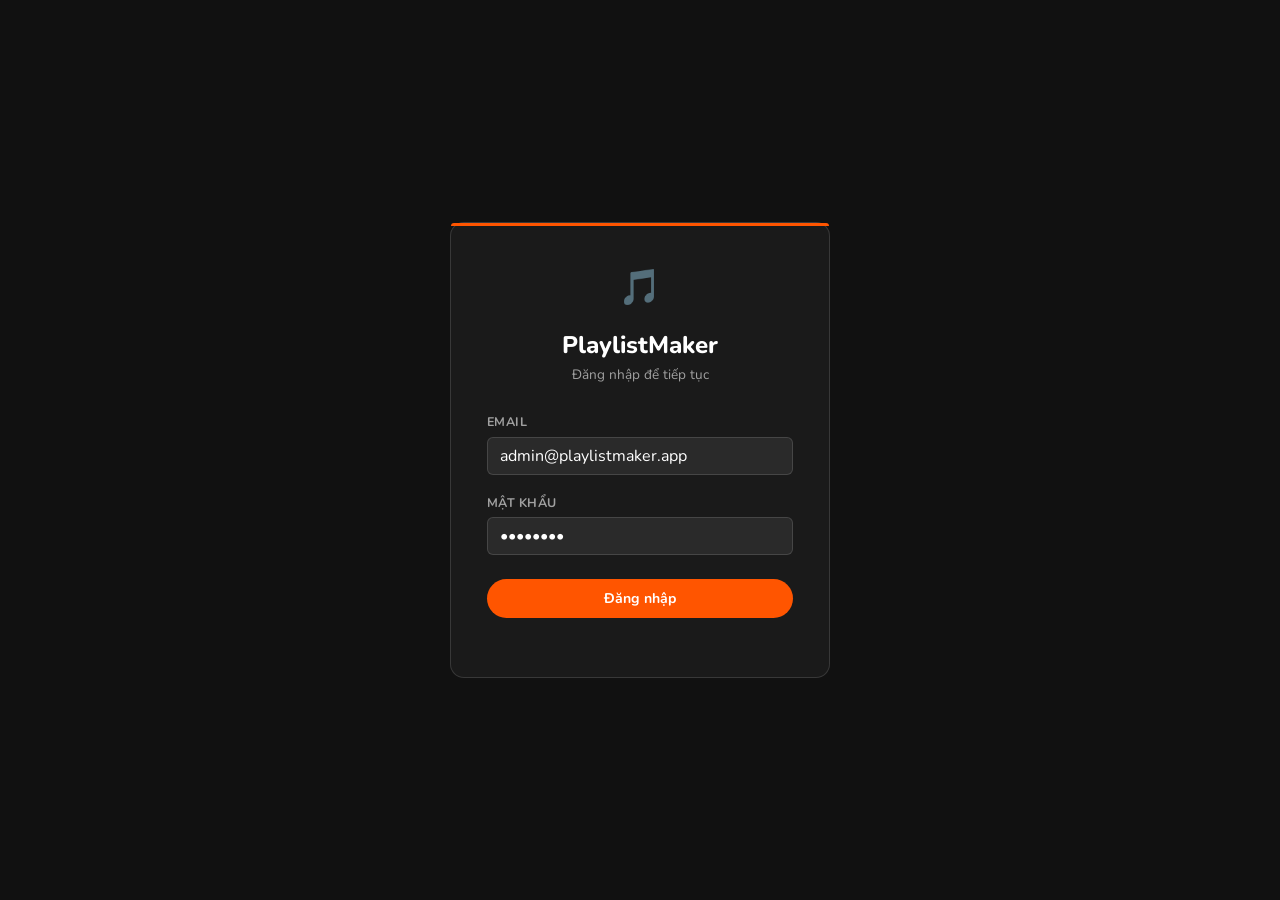
==== admin.html @ 8640eeda "init prj" ====
<!DOCTYPE html>
<html lang="vi">
<head>
  <meta charset="UTF-8" />
  <meta name="viewport" content="width=device-width, initial-scale=1.0" />
  <title>PlaylistMaker — Admin</title>

  <!-- Bootstrap 5 CSS -->
  <link rel="stylesheet" href="https://cdn.jsdelivr.net/npm/bootstrap@5.3.3/dist/css/bootstrap.min.css" />
  <!-- Custom CSS -->
  <link rel="stylesheet" href="css/style.css" />
</head>
<body>

<div class="d-flex">

  <!-- ══ ADMIN SIDEBAR ════════════════════════════════════ -->
  <aside class="admin-sidebar">
    <div class="sidebar-logo">
      <div class="logo-mark">🎵</div>
      <span class="logo-text">Admin</span>
    </div>

    <button class="admin-tab tab-active" data-tab="dashboard">
      <span class="tab-icon">📊</span> Dashboard
    </button>
    <button class="admin-tab" data-tab="songs">
      <span class="tab-icon">🎵</span> Bài hát
    </button>
    <button class="admin-tab" data-tab="playlists">
      <span class="tab-icon">🎶</span> Playlists
    </button>

    <div class="mt-auto p-3 border-top border-secondary">
      <a href="index.html" class="btn btn-outline-accent w-100 mb-2 d-block text-center">← Trang chủ</a>
      <button id="logout-btn" class="btn w-100" style="color:#ef4444;border-color:#ef4444;opacity:.7">Đăng xuất</button>
    </div>
  </aside>

  <!-- ══ ADMIN MAIN ════════════════════════════════════════ -->
  <div class="admin-main flex-grow-1">

    <header class="admin-topbar">
      <h5 class="mb-0">🎵 PlaylistMaker Admin</h5>
      <div class="d-flex align-items-center gap-2 ms-auto">
        <div class="admin-avatar">A</div>
        <span id="admin-name" class="small">Admin</span>
      </div>
    </header>

    <!-- ═ DASHBOARD ════════════════════════════════════════ -->
    <div class="admin-page page-active" data-page="dashboard">

      <!-- Cloudinary warning -->
      <div class="cloudinary-banner" id="cloudinary-banner">
        <span style="font-size:1.4rem">⚠️</span>
        <div>
          <strong>Chưa cấu hình Cloudinary!</strong>
          Điền <code>cloudName</code> và <code>uploadPreset</code> vào <code>js/admin.js</code>.
          <a href="https://cloudinary.com" target="_blank">Tạo tài khoản miễn phí →</a>
        </div>
      </div>

      <div class="d-flex align-items-center justify-content-between mb-3">
        <h5 class="mb-0">📊 Tổng quan</h5>
      </div>

      <div class="stats-grid">
        <div class="stat-card"><div class="stat-icon">🎵</div><div class="stat-value" id="stat-songs">—</div><div class="stat-label">Bài hát</div></div>
        <div class="stat-card"><div class="stat-icon">🎶</div><div class="stat-value" id="stat-playlists">—</div><div class="stat-label">Playlists</div></div>
        <div class="stat-card"><div class="stat-icon">▶️</div><div class="stat-value" id="stat-plays">—</div><div class="stat-label">Lượt nghe</div></div>
        <div class="stat-card"><div class="stat-icon">🏆</div><div class="stat-value" id="stat-top" style="font-size:1.1rem">—</div><div class="stat-label">Playlist nổi bật</div></div>
      </div>

      <div class="row g-3 mt-1">
        <div class="col-md-6">
          <div class="chart-card">
            <h3>🎸 Thể loại</h3>
            <div id="genre-chart"></div>
          </div>
        </div>
        <div class="col-md-6">
          <div class="chart-card">
            <h3>🏅 Top Playlists</h3>
            <table class="admin-table w-100">
              <thead><tr><th>#</th><th>Tên</th><th>Bài</th><th>Lượt nghe</th></tr></thead>
              <tbody id="top-playlists-table"><tr><td colspan="4" class="tbl-loading">Đang tải…</td></tr></tbody>
            </table>
          </div>
        </div>
      </div>
    </div>

    <!-- ═ SONGS ════════════════════════════════════════════ -->
    <div class="admin-page" data-page="songs">
      <div class="d-flex align-items-center justify-content-between mb-3 flex-wrap gap-2">
        <h5 class="mb-0">🎵 Quản lý bài hát</h5>
        <button class="btn btn-accent btn-ripple" id="add-song-btn">＋ Thêm bài hát</button>
      </div>
      <div class="table-card">
        <div class="table-toolbar">
          <h6 class="mb-0">Danh sách bài hát</h6>
          <input type="search" id="songs-search" class="form-control ms-auto" style="max-width:240px" placeholder="🔍 Tìm kiếm…" />
        </div>
        <div class="table-responsive">
          <table class="admin-table w-100">
            <thead>
              <tr><th>Ảnh</th><th>Tiêu đề</th><th>Nghệ sĩ</th><th>Album</th><th>Thể loại</th><th>Thời lượng</th><th>Lượt nghe</th><th>Hành động</th></tr>
            </thead>
            <tbody id="songs-tbody"><tr><td colspan="8" class="tbl-loading">Đang tải…</td></tr></tbody>
          </table>
        </div>
      </div>
    </div>

    <!-- ═ PLAYLISTS ════════════════════════════════════════ -->
    <div class="admin-page" data-page="playlists">
      <div class="d-flex align-items-center justify-content-between mb-3 flex-wrap gap-2">
        <h5 class="mb-0">🎶 Quản lý Playlists</h5>
        <button class="btn btn-accent btn-ripple" id="add-playlist-btn">＋ Tạo playlist</button>
      </div>
      <div class="table-card">
        <div class="table-toolbar"><h6 class="mb-0">Danh sách Playlist</h6></div>
        <div class="table-responsive">
          <table class="admin-table w-100">
            <thead><tr><th>Ảnh</th><th>Tên</th><th>Mô tả</th><th>Số bài</th><th>Lượt nghe</th><th>Hành động</th></tr></thead>
            <tbody id="playlists-tbody"><tr><td colspan="6" class="tbl-loading">Đang tải…</td></tr></tbody>
          </table>
        </div>
      </div>
    </div>

  </div><!-- /admin-main -->
</div><!-- /d-flex -->


<!-- ══ MODAL: Song Add/Edit ════════════════════════════════ -->
<div class="modal fade" id="song-modal" tabindex="-1">
  <div class="modal-dialog modal-lg">
    <div class="modal-content">
      <div class="modal-header">
        <h5 class="modal-title" id="song-modal-title">Thêm bài hát</h5>
        <button type="button" class="btn-close" data-bs-dismiss="modal"></button>
      </div>
      <div class="modal-body">
        <form id="song-form">
          <div class="row g-3">
            <div class="col-md-6">
              <label class="form-label">Tiêu đề <span class="text-danger">*</span></label>
              <input type="text" id="song-title-input" class="form-control" placeholder="Tên bài hát" />
            </div>
            <div class="col-md-6">
              <label class="form-label">Nghệ sĩ <span class="text-danger">*</span></label>
              <input type="text" id="song-artist-input" class="form-control" placeholder="Tên nghệ sĩ" />
            </div>
            <div class="col-md-6">
              <label class="form-label">Album</label>
              <input type="text" id="song-album-input" class="form-control" placeholder="Tên album" />
            </div>
            <div class="col-md-6">
              <label class="form-label">Thể loại</label>
              <input type="text" id="song-genre-input" class="form-control" placeholder="Pop, EDM, Lo-fi…" />
            </div>
            <div class="col-md-6">
              <label class="form-label">Thời lượng (giây) <span class="text-danger">*</span></label>
              <input type="number" id="song-duration-input" class="form-control" placeholder="VD: 210" min="1" />
            </div>
          </div>

          <!-- Upload ảnh bìa -->
          <div class="mt-3">
            <div class="upload-group">
              <div class="upload-label">🖼 Ảnh bìa Album</div>
              <label class="form-label">Upload từ máy → Cloudinary</label>
              <input type="file" id="song-cover-file" class="form-control" accept="image/*" />
              <div class="upload-or">hoặc dán URL</div>
              <input type="url" id="song-cover-url-input" class="form-control" placeholder="https://res.cloudinary.com/…" />
              <img id="cover-preview" class="img-preview" alt="Preview" />
            </div>
          </div>

          <!-- Upload nhạc -->
          <div class="mt-3">
            <div class="upload-group">
              <div class="upload-label">🎵 File nhạc MP3</div>
              <label class="form-label">Upload từ máy → Cloudinary</label>
              <input type="file" id="song-audio-file" class="form-control" accept="audio/*" />
              <div id="audio-upload-status" class="small text-secondary mt-1"></div>
              <div class="upload-or">hoặc dán URL</div>
              <input type="url" id="song-url-input" class="form-control" placeholder="https://res.cloudinary.com/…/song.mp3" />
            </div>
          </div>

          <button type="submit" id="song-submit-btn" class="btn btn-accent btn-ripple w-100 mt-3">
            Lưu bài hát
          </button>
        </form>
      </div>
    </div>
  </div>
</div>

<!-- ══ MODAL: Playlist Add/Edit ════════════════════════════ -->
<div class="modal fade" id="playlist-modal-admin" tabindex="-1">
  <div class="modal-dialog">
    <div class="modal-content">
      <div class="modal-header">
        <h5 class="modal-title" id="pl-modal-title">Tạo Playlist</h5>
        <button type="button" class="btn-close" data-bs-dismiss="modal"></button>
      </div>
      <div class="modal-body">
        <form id="playlist-form-admin">
          <div class="mb-3">
            <label class="form-label">Tên Playlist <span class="text-danger">*</span></label>
            <input type="text" id="pl-name-input-admin" class="form-control" placeholder="VD: Chill Evening…" />
          </div>
          <div class="mb-3">
            <label class="form-label">Mô tả</label>
            <input type="text" id="pl-desc-input-admin" class="form-control" placeholder="Mô tả ngắn…" />
          </div>
          <div class="mb-3">
            <div class="upload-group">
              <div class="upload-label">🖼 Ảnh bìa</div>
              <input type="file" id="pl-cover-file" class="form-control" accept="image/*" />
              <div class="upload-or">hoặc dán URL</div>
              <input type="url" id="pl-cover-url-input" class="form-control" placeholder="https://res.cloudinary.com/…" />
              <img id="pl-cover-preview" class="img-preview" alt="Preview" />
            </div>
          </div>
          <button type="submit" id="pl-submit-btn" class="btn btn-accent btn-ripple w-100">Lưu Playlist</button>
        </form>
      </div>
    </div>
  </div>
</div>


<!-- Bootstrap 5 JS -->
<script src="https://cdn.jsdelivr.net/npm/bootstrap@5.3.3/dist/js/bootstrap.bundle.min.js"></script>
<!-- jQuery -->
<script src="https://cdn.jsdelivr.net/npm/jquery@3.7.1/dist/jquery.min.js"></script>
<!-- App scripts -->
<script src="js/utils.js"></script>
<script src="js/api.js"></script>
<script src="js/admin.js"></script>
</body>
</html>
---- css/style.css ----
/* ============================================================
   style.css — PlaylistMaker · SoundCloud-Inspired
   Stack: Bootstrap 5 + Custom CSS (NO Tailwind)
   ============================================================ */

@import url('https://fonts.googleapis.com/css2?family=Nunito:wght@400;500;600;700;800&display=swap');

/* ── CSS Variables ── */
:root {
  --bg-base:       #111111;
  --bg-layer:      #1a1a1a;
  --bg-card:       #1e1e1e;
  --bg-hover:      #252525;
  --bg-elevated:   #2a2a2a;

  --border:        rgba(255,255,255,0.07);
  --border-bright: rgba(255,255,255,0.13);

  /* SoundCloud Orange */
  --accent:        #ff5500;
  --accent-light:  #ff7033;
  --accent-dark:   #cc4400;
  --accent-2:      #ff9944;
  --accent-glow:   rgba(255,85,0,0.3);

  --text-primary:  #ffffff;
  --text-secondary:#a0a0a0;
  --text-muted:    #666666;

  --player-h:      80px;
  --sidebar-w:     240px;
  --radius-sm:     6px;
  --radius-md:     10px;
  --radius-lg:     14px;
  --radius-xl:     999px;

  --shadow-sm:     0 2px 10px rgba(0,0,0,0.5);
  --shadow-md:     0 6px 24px rgba(0,0,0,0.6);
  --shadow-lg:     0 16px 48px rgba(0,0,0,0.7);
  --shadow-orange: 0 4px 24px rgba(255,85,0,0.4);
  --transition:    0.2s cubic-bezier(.4,0,.2,1);

  --font-body: 'Nunito', sans-serif;
  --font-head: 'Nunito', sans-serif;
}

/* ── Reset ── */
*, *::before, *::after { box-sizing: border-box; }
html { scroll-behavior: smooth; }

body {
  background: var(--bg-base);
  color: var(--text-primary);
  font-family: var(--font-body);
  font-size: 0.9rem;
  line-height: 1.6;
  min-height: 100vh;
  overflow-x: hidden;
}

a { color: inherit; text-decoration: none; }
img { display: block; object-fit: cover; }
button { cursor: pointer; }

/* ── Bootstrap overrides ── */
.btn:focus, .form-control:focus, .form-select:focus {
  box-shadow: 0 0 0 3px rgba(255,85,0,0.25);
  outline: none;
}
.form-control, .form-select {
  background: var(--bg-elevated);
  border: 1px solid var(--border-bright);
  color: var(--text-primary);
  border-radius: var(--radius-sm);
  font-family: var(--font-body);
}
.form-control::placeholder { color: var(--text-muted); }
.form-control:focus, .form-select:focus {
  background: var(--bg-elevated);
  border-color: var(--accent);
  color: var(--text-primary);
}
.form-label {
  font-size: 0.78rem;
  font-weight: 700;
  letter-spacing: .04em;
  text-transform: uppercase;
  color: var(--text-secondary);
  margin-bottom: 5px;
}
.invalid-feedback { font-size: 0.75rem; color: #ff4444; }
.form-control.is-invalid { border-color: #ff4444 !important; }

/* ── Scrollbar ── */
::-webkit-scrollbar { width: 5px; }
::-webkit-scrollbar-track { background: transparent; }
::-webkit-scrollbar-thumb { background: rgba(255,85,0,0.3); border-radius: 99px; }
::-webkit-scrollbar-thumb:hover { background: var(--accent); }

/* ── Typography ── */
h1,h2,h3,h4,h5 { font-family: var(--font-head); line-height: 1.2; font-weight: 700; }

/* ── Custom Buttons ── */
.btn-accent {
  background: var(--accent);
  color: #fff;
  border: none;
  border-radius: var(--radius-xl);
  padding: 0.55rem 1.5rem;
  font-family: var(--font-head);
  font-weight: 700;
  font-size: 0.88rem;
  transition: background var(--transition), transform var(--transition), box-shadow var(--transition);
  position: relative;
  overflow: hidden;
}
.btn-accent:hover {
  background: var(--accent-light);
  color: #fff;
  transform: translateY(-1px);
  box-shadow: var(--shadow-orange);
}
.btn-accent:active { transform: translateY(0); background: var(--accent-dark); }

.btn-outline-accent {
  border: 1px solid var(--border-bright);
  border-radius: var(--radius-xl);
  color: var(--text-primary);
  background: transparent;
  padding: 0.5rem 1.25rem;
  font-size: 0.85rem;
  font-weight: 600;
  transition: background var(--transition), border-color var(--transition), color var(--transition);
}
.btn-outline-accent:hover {
  background: var(--bg-hover);
  border-color: var(--accent);
  color: var(--accent);
}

/* Ripple */
.btn-ripple { position: relative; overflow: hidden; }
.ripple {
  position: absolute; border-radius: 50%;
  background: rgba(255,255,255,0.2);
  transform: scale(0);
  animation: rippleAnim 0.55s linear;
  pointer-events: none;
}
@keyframes rippleAnim { to { transform: scale(4); opacity: 0; } }

/* ── Animations ── */
.fade-in { animation: fadeIn 0.35s ease both; }
@keyframes fadeIn { from { opacity:0; transform:translateY(10px); } to { opacity:1; transform:none; } }

/* ── Toast ── */
#toast-container {
  position: fixed;
  bottom: calc(var(--player-h) + 16px);
  right: 20px;
  display: flex;
  flex-direction: column;
  gap: 8px;
  z-index: 9999;
  pointer-events: none;
}
.toast-msg {
  display: flex; align-items: center; gap: 10px;
  background: var(--bg-elevated);
  border: 1px solid var(--border-bright);
  border-radius: var(--radius-sm);
  padding: 0.7rem 1.1rem;
  font-size: 0.85rem;
  box-shadow: var(--shadow-md);
  transform: translateX(120%);
  transition: transform 0.3s cubic-bezier(.22,1,.36,1);
  pointer-events: auto;
  max-width: 300px;
}
.toast-msg.toast-show { transform: translateX(0); }
.toast-msg.toast-success { border-left: 3px solid #22c55e; }
.toast-msg.toast-error   { border-left: 3px solid #ef4444; }
.toast-msg.toast-info    { border-left: 3px solid var(--accent); }
.toast-msg.toast-warning { border-left: 3px solid #f59e0b; }

/* ── Modal ── */
.modal-content {
  background: var(--bg-layer);
  border: 1px solid var(--border-bright);
  border-radius: var(--radius-lg);
  color: var(--text-primary);
}
.modal-header {
  border-bottom: 1px solid var(--border);
  padding: 1.1rem 1.4rem;
}
.modal-footer { border-top: 1px solid var(--border); }
.modal-title { font-family: var(--font-head); font-size: 1.05rem; font-weight: 700; }
.btn-close { filter: invert(1) brightness(0.6); }
.modal-backdrop { backdrop-filter: blur(4px); }

/* ── Skeleton ── */
.skeleton {
  background: linear-gradient(90deg,
    rgba(255,255,255,0.04) 25%,
    rgba(255,255,255,0.08) 50%,
    rgba(255,255,255,0.04) 75%);
  background-size: 200% 100%;
  animation: shimmer 1.5s infinite;
  border-radius: var(--radius-sm);
}
@keyframes shimmer { 0%{background-position:200% 0} 100%{background-position:-200% 0} }
.skeleton-img   { aspect-ratio:1; border-radius:var(--radius-md); margin-bottom:.75rem; }
.skeleton-title { height:14px; width:70%; margin-bottom:.5rem; }
.skeleton-sub   { height:11px; width:50%; }

/* Drag & Drop */
.dragging { opacity:0.4; transform:scale(0.97); }
.drop-target {
  border-color: var(--accent) !important;
  box-shadow: 0 0 0 2px var(--accent);
}

/* Empty state */
.empty-state { text-align:center; padding:3rem 1rem; color:var(--text-secondary); }
.empty-icon  { font-size:3rem; margin-bottom:1rem; opacity:.5; }

/* Glass Card — kept for compatibility */
.glass-card {
  background: var(--bg-card);
  border: 1px solid var(--border);
  border-radius: var(--radius-lg);
}

/* ══════════════════════════════════════════════════════════
   APP SHELL LAYOUT
══════════════════════════════════════════════════════════ */
.app-shell {
  display: grid;
  grid-template-columns: var(--sidebar-w) 1fr;
  grid-template-rows: 1fr var(--player-h);
  height: 100vh;
  position: relative;
}

/* ── Sidebar ── */
.sidebar {
  grid-row: 1 / 2;
  grid-column: 1 / 2;
  background: var(--bg-layer);
  border-right: 1px solid var(--border);
  display: flex;
  flex-direction: column;
  padding: 1.25rem 0;
  overflow-y: auto;
  z-index: 100;
}

.sidebar-logo {
  display: flex;
  align-items: center;
  gap: 0.6rem;
  padding: 0 1.25rem 1.75rem;
}
.logo-mark {
  width: 34px; height: 34px;
  background: var(--accent);
  border-radius: 8px;
  display: flex; align-items: center; justify-content: center;
  font-size: 1.1rem;
}
.logo-text {
  font-family: var(--font-head);
  font-size: 1rem; font-weight: 800;
  color: var(--text-primary);
  letter-spacing: -0.01em;
}

.nav-section { padding: 0 0.75rem 1.25rem; }
.nav-section-label {
  font-size: 0.65rem; font-weight: 700;
  letter-spacing: .1em; color: var(--text-muted);
  text-transform: uppercase;
  padding: 0 0.5rem; margin-bottom: 0.4rem;
}
.nav-link {
  display: flex; align-items: center; gap: 0.6rem;
  padding: 0.55rem 0.7rem;
  border-radius: var(--radius-sm);
  color: var(--text-secondary);
  font-size: 0.875rem; font-weight: 600;
  transition: background var(--transition), color var(--transition);
  cursor: pointer;
  border: none; background: none; width: 100%; text-align: left;
}
.nav-link .nav-icon { font-size: 1rem; width: 20px; text-align: center; }
.nav-link:hover  { background: var(--bg-hover); color: var(--text-primary); }
.nav-link.active {
  background: rgba(255,85,0,0.12);
  color: var(--accent);
}
.nav-link.active .nav-icon { filter: none; }

/* Sidebar playlist list */
.sidebar-pl-list { list-style: none; padding: 0; margin: 0; }
.sidebar-pl-item {
  display: flex; align-items: center; gap: 0.55rem;
  padding: 0.4rem 0.5rem;
  border-radius: var(--radius-sm);
  cursor: pointer;
  transition: background var(--transition);
  overflow: hidden;
}
.sidebar-pl-item:hover { background: var(--bg-hover); }
.sidebar-pl-item img { width:28px; height:28px; border-radius:5px; flex-shrink:0; }
.sidebar-pl-item span {
  font-size: 0.8rem; color: var(--text-secondary);
  white-space: nowrap; overflow: hidden; text-overflow: ellipsis;
}

/* ── Main Content ── */
.main-content {
  grid-row: 1 / 2;
  grid-column: 2 / 3;
  overflow-y: auto;
  padding: 1.5rem 2rem;
}

/* Topbar */
.topbar {
  position: sticky; top: 0; z-index: 50;
  padding: 0.6rem 0;
  background: rgba(17,17,17,0.95);
  margin-bottom: 1.75rem;
  border-bottom: 1px solid var(--border);
}
.sidebar-toggle {
  display: none;
  font-size: 1.2rem;
  padding: 0.3rem 0.5rem;
  border-radius: var(--radius-sm);
  background: var(--bg-elevated);
  border: none;
  color: var(--text-primary);
}
.search-wrap { position: relative; flex: 1; max-width: 400px; }
.search-icon {
  position: absolute; left: 12px; top: 50%; transform: translateY(-50%);
  color: var(--text-muted); pointer-events: none; font-size: .9rem;
}
.search-input {
  padding-left: 2.4rem !important;
  border-radius: var(--radius-xl) !important;
  background: var(--bg-elevated) !important;
  border-color: transparent !important;
  font-size: .875rem !important;
}
.search-input:focus { border-color: var(--accent) !important; }

/* ── Hero Banner ── */
.hero-banner {
  background: linear-gradient(135deg, #1a0d00 0%, #2a1500 50%, #1a0d00 100%);
  border: 1px solid rgba(255,85,0,0.18);
  border-radius: var(--radius-lg);
  padding: 2.5rem;
  margin-bottom: 2.25rem;
  position: relative;
  overflow: hidden;
}
.hero-banner::before {
  content:'';
  position:absolute; inset:0;
  background: radial-gradient(ellipse 60% 80% at 80% 50%, rgba(255,85,0,0.15), transparent 70%);
  pointer-events:none;
}
.hero-banner::after {
  content:'🎵';
  position:absolute; right:2.5rem; top:50%; transform:translateY(-50%);
  font-size:6rem; opacity:0.08; pointer-events:none;
}
.hero-eyebrow {
  font-size: 0.72rem; font-weight:700; letter-spacing:.12em;
  color: var(--accent); text-transform: uppercase; margin-bottom:.4rem;
}
.hero-title { font-size: clamp(1.6rem,3.5vw,2.4rem); margin-bottom: .6rem; font-weight: 800; }
.hero-title span { color: var(--accent); }
.hero-sub { color: var(--text-secondary); max-width: 360px; font-size:.875rem; margin-bottom:1.25rem; }

/* ── Section headers ── */
.section-header { margin-bottom: 1rem; }
.section-title {
  font-family: var(--font-head);
  font-size: 1.05rem; font-weight: 800;
  display: flex; align-items: center; gap: .5rem;
}
.title-dot {
  width:6px; height:6px; border-radius:50%;
  background: var(--accent);
  display: inline-block;
}
.section-link { font-size:.78rem; color:var(--text-muted); transition:color var(--transition); }
.section-link:hover { color:var(--accent); }

/* ── Song List ── */
.song-list-header {
  display: grid;
  grid-template-columns: 28px 44px 1fr 1fr 80px 60px 34px 34px;
  gap: 0.75rem; align-items: center;
  padding: 0 0.75rem 0.5rem;
  border-bottom: 1px solid var(--border);
  font-size: 0.68rem; font-weight:700; letter-spacing:.08em;
  color: var(--text-muted); text-transform:uppercase;
}
.song-row {
  display: grid;
  grid-template-columns: 28px 44px 1fr 1fr 80px 60px 34px 34px;
  gap: 0.75rem; align-items: center;
  padding: 0.5rem 0.75rem;
  border-radius: var(--radius-sm);
  transition: background var(--transition);
  cursor: grab;
}
.song-row:hover { background: var(--bg-hover); }
.song-row.song-playing { background: rgba(255,85,0,0.08); }
.song-row.song-playing .song-title { color: var(--accent); font-weight: 700; }

.song-num    { font-size:.78rem; color:var(--text-muted); text-align:center; }
.song-cover  { width:44px; height:44px; border-radius:var(--radius-sm); }
.song-info   { overflow:hidden; }
.song-title  { font-size:.875rem; font-weight:600; white-space:nowrap; overflow:hidden; text-overflow:ellipsis; }
.song-artist { font-size:.75rem; color:var(--text-secondary); white-space:nowrap; overflow:hidden; text-overflow:ellipsis; }
.song-album  { font-size:.78rem; color:var(--text-secondary); white-space:nowrap; overflow:hidden; text-overflow:ellipsis; }
.song-plays  { font-size:.78rem; color:var(--text-muted); }
.song-duration { font-size:.78rem; color:var(--text-secondary); text-align:right; }

.fav-btn {
  color: var(--text-muted);
  display:flex; align-items:center; justify-content:center;
  padding:4px; border-radius:50%; background: none; border: none;
  transition:color var(--transition), transform var(--transition);
}
.fav-btn svg { width:15px; height:15px; }
.fav-btn:hover { color: var(--accent); transform:scale(1.2); }
.fav-btn.active-fav { color: var(--accent); }

.add-pl-btn {
  display:flex; align-items:center; justify-content:center;
  padding:4px; border-radius:50%;
  color:var(--text-muted); background: none; border: none;
  transition:color var(--transition), transform var(--transition);
}
.add-pl-btn svg { width:15px; height:15px; }
.add-pl-btn:hover { color:var(--accent); transform:scale(1.15); }

/* ── Playlist Grid ── */
.playlists-grid {
  display: grid;
  grid-template-columns: repeat(auto-fill, minmax(160px, 1fr));
  gap: 1rem;
}
.playlist-card {
  background: var(--bg-card);
  border: 1px solid var(--border);
  border-radius: var(--radius-md);
  overflow: hidden;
  cursor: pointer;
  transition: transform var(--transition), box-shadow var(--transition);
}
.playlist-card:hover {
  transform: translateY(-4px);
  box-shadow: var(--shadow-md);
}
.playlist-card-img-wrap { position:relative; aspect-ratio:1; overflow:hidden; }
.playlist-card-img-wrap img { width:100%; height:100%; transition:transform 0.35s ease; }
.playlist-card:hover .playlist-card-img-wrap img { transform:scale(1.05); }
.playlist-play-overlay {
  position:absolute; inset:0;
  display:flex; align-items:center; justify-content:center;
  background: rgba(0,0,0,0.5);
  opacity:0; transition:opacity var(--transition);
  border: none;
}
.playlist-card:hover .playlist-play-overlay { opacity:1; }
.playlist-play-overlay svg { width:36px; height:36px; color:#fff; filter:drop-shadow(0 2px 8px rgba(0,0,0,.5)); }
.playlist-card-body { padding:.65rem .85rem; }
.playlist-card-name { font-weight:700; font-size:.845rem; white-space:nowrap; overflow:hidden; text-overflow:ellipsis; }
.playlist-card-meta { font-size:.72rem; color:var(--text-secondary); margin-top:2px; }

/* Add-to-playlist list */
.add-pl-list { display:flex; flex-direction:column; gap:.4rem; }
.add-pl-option {
  display:flex; align-items:center; gap:.7rem;
  padding:.55rem .7rem;
  border-radius:var(--radius-sm);
  border:1px solid var(--border);
  background:var(--bg-card);
  text-align:left; width:100%;
  color: var(--text-primary);
  transition:background var(--transition), border-color var(--transition);
  font-size: .875rem; font-weight: 600;
}
.add-pl-option:hover { background:var(--bg-hover); border-color:var(--accent); }
.add-pl-option img { width:38px; height:38px; border-radius:var(--radius-sm); }

/* Playlist detail modal */
.modal-pl-hero { display:flex; gap:1.5rem; align-items:flex-end; margin-bottom:1.5rem; }
#modal-pl-cover { width:110px; height:110px; border-radius:var(--radius-md); box-shadow:var(--shadow-md); flex-shrink:0; }
.modal-pl-tag { font-size:.68rem; font-weight:700; letter-spacing:.1em; color:var(--accent); text-transform:uppercase; margin-bottom:.4rem; }
.modal-pl-stats { display:flex; gap:1rem; font-size:.78rem; color:var(--text-muted); }

/* ══════════════════════════════════════════════════════════
   PLAYER BAR — SoundCloud style
══════════════════════════════════════════════════════════ */
.player-bar {
  grid-column: 1 / 3;
  grid-row: 2 / 3;
  background: #181818;
  border-top: 1px solid var(--border);
  display: flex; align-items: center;
  padding: 0 1.5rem;
  gap: 1.25rem;
  z-index: 200;
  transform: translateY(100%);
  transition: transform 0.35s cubic-bezier(.22,1,.36,1);
}
.player-bar.player-active { transform: translateY(0); }

.player-track { display:flex; align-items:center; gap:.75rem; min-width:190px; flex:1; }
#player-cover { width:46px; height:46px; border-radius:var(--radius-sm); box-shadow:var(--shadow-sm); }
#player-title  { font-weight:700; font-size:.875rem; white-space:nowrap; overflow:hidden; text-overflow:ellipsis; max-width:150px; }
#player-artist { font-size:.74rem; color:var(--text-secondary); }

.player-controls { display:flex; flex-direction:column; align-items:center; flex:2; gap:.4rem; }
.player-btns { display:flex; align-items:center; gap:.85rem; }
.player-btns button {
  color:var(--text-secondary); background:none; border:none;
  transition:color var(--transition), transform var(--transition);
}
.player-btns button:hover { color:var(--text-primary); transform:scale(1.1); }
.player-btns button svg { width:18px; height:18px; }

#play-pause-btn {
  width:40px; height:40px; border-radius:50%;
  background: var(--accent);
  color:#fff;
  display:flex; align-items:center; justify-content:center;
  transition: background var(--transition), transform var(--transition), box-shadow var(--transition);
  box-shadow: 0 2px 12px rgba(255,85,0,0.4);
}
#play-pause-btn:hover {
  background: var(--accent-light);
  transform:scale(1.06);
  color:#fff;
  box-shadow: 0 4px 20px rgba(255,85,0,0.5);
}
#play-pause-btn svg { width:16px; height:16px; }

.progress-row { display:flex; align-items:center; gap:.65rem; width:100%; max-width:460px; }
.time-label { font-size:.7rem; color:var(--text-muted); min-width:32px; font-weight:600; }
#progress-bar {
  flex:1; height:3px; background:rgba(255,255,255,0.1);
  border-radius:99px; position:relative; cursor:pointer;
  --prog:0%;
  transition: height var(--transition);
}
#progress-bar:hover { height:5px; }
#progress-bar::before {
  content:''; position:absolute; left:0; top:0; height:100%;
  width:var(--prog);
  background: var(--accent);
  border-radius:99px; transition:width 0.1s linear;
}
#progress-bar::after {
  content:''; position:absolute; top:50%; left:var(--prog);
  transform:translate(-50%,-50%);
  width:10px; height:10px; border-radius:50%;
  background:var(--accent); opacity:0;
  transition:opacity var(--transition);
}
#progress-bar:hover::after { opacity:1; }

.player-extras { display:flex; align-items:center; gap:.85rem; flex:1; justify-content:flex-end; min-width:160px; }
.volume-wrap { display:flex; align-items:center; gap:.4rem; }
.vol-icon { font-size:.85rem; color:var(--text-muted); }
#volume-slider {
  width:80px; height:3px; border-radius:99px;
  -webkit-appearance:none;
  background:rgba(255,255,255,0.15);
  padding:0; border:none; cursor:pointer;
}
#volume-slider::-webkit-slider-thumb {
  -webkit-appearance:none;
  width:11px; height:11px; border-radius:50%;
  background:var(--text-primary); cursor:pointer;
}
#volume-slider:hover::-webkit-slider-thumb { background:var(--accent); }
#visualizer-canvas { height:34px; width:110px; border-radius:4px; opacity:0.8; }

/* ══════════════════════════════════════════════════════════
   ADMIN
══════════════════════════════════════════════════════════ */
.admin-sidebar {
  width: 220px; flex-shrink: 0;
  background: var(--bg-layer);
  border-right: 1px solid var(--border);
  display: flex; flex-direction: column;
  padding: 1.25rem 0;
  position: fixed; top:0; left:0; bottom:0; z-index:100;
}
.admin-main { margin-left: 220px; min-height: 100vh; background: var(--bg-base); }
.admin-topbar {
  display:flex; align-items:center; gap:1rem;
  padding:1rem 1.75rem;
  border-bottom:1px solid var(--border);
  background: var(--bg-layer);
  position:sticky; top:0; z-index:50;
}

.admin-tab {
  display:flex; align-items:center; gap:.65rem;
  padding:.6rem 1.25rem;
  font-size:.875rem; font-weight:600;
  color:var(--text-secondary);
  background: none; border: none; width:100%; text-align:left;
  cursor:pointer;
  border-left: 3px solid transparent;
  transition:background var(--transition), color var(--transition);
  font-family: var(--font-body);
}
.admin-tab:hover  { background:var(--bg-hover); color:var(--text-primary); }
.admin-tab.tab-active { color:var(--accent); border-left-color:var(--accent); background:rgba(255,85,0,0.08); }
.admin-tab .tab-icon { font-size:1rem; width:20px; text-align:center; }

.admin-page { display:none; padding:1.75rem; }
.admin-page.page-active { display:block; animation:fadeIn .3s ease; }

/* Stats */
.stats-grid { display:grid; grid-template-columns:repeat(auto-fit,minmax(170px,1fr)); gap:1rem; margin-bottom:1.75rem; }
.stat-card {
  background:var(--bg-card); border:1px solid var(--border);
  border-radius:var(--radius-md); padding:1.25rem;
  position:relative; overflow:hidden;
  transition: border-color var(--transition);
}
.stat-card:hover { border-color: rgba(255,85,0,0.3); }
.stat-card::before {
  content:''; position:absolute; top:0; right:0;
  width:70px; height:70px;
  background:radial-gradient(ellipse, rgba(255,85,0,0.12), transparent 70%);
  pointer-events:none;
}
.stat-icon  { font-size:1.4rem; margin-bottom:.5rem; }
.stat-value { font-family:var(--font-head); font-size:1.9rem; font-weight:800; color:var(--accent); line-height:1; }
.stat-label { font-size:.72rem; color:var(--text-secondary); margin-top:.3rem; text-transform:uppercase; letter-spacing:.07em; font-weight:700; }

.chart-card { background:var(--bg-card); border:1px solid var(--border); border-radius:var(--radius-md); padding:1.25rem; }
.chart-card h3 { margin-bottom:.85rem; font-size:.9rem; font-weight:700; }
.chart-row { display:flex; align-items:center; gap:.65rem; margin-bottom:.55rem; }
.chart-label { font-size:.76rem; color:var(--text-secondary); width:85px; flex-shrink:0; }
.chart-bar-wrap { flex:1; height:6px; background:rgba(255,255,255,0.06); border-radius:99px; overflow:hidden; }
.chart-bar { height:100%; background:var(--accent); border-radius:99px; transition:width .6s cubic-bezier(.22,1,.36,1); }
.chart-val { font-size:.76rem; color:var(--text-muted); min-width:18px; text-align:right; }

/* Table */
.table-card { background:var(--bg-card); border:1px solid var(--border); border-radius:var(--radius-md); overflow:hidden; }
.table-toolbar { display:flex; align-items:center; gap:1rem; padding:.85rem 1.25rem; border-bottom:1px solid var(--border); flex-wrap:wrap; }
.admin-table { width:100%; border-collapse:collapse; }
.admin-table th {
  font-size:.68rem; font-weight:700; letter-spacing:.07em; text-transform:uppercase;
  color:var(--text-muted); padding:.7rem .9rem; text-align:left;
  border-bottom:1px solid var(--border); background:rgba(255,255,255,0.015);
}
.admin-table td { padding:.65rem .9rem; border-bottom:1px solid rgba(255,255,255,0.04); vertical-align:middle; font-size:.845rem; }
.admin-table tr:last-child td { border-bottom:none; }
.admin-table tr:hover td { background:var(--bg-hover); }
.tbl-cover { width:34px; height:34px; border-radius:var(--radius-sm); object-fit:cover; display:inline-block; vertical-align:middle; margin-right:.35rem; }
.tbl-loading { text-align:center; padding:2rem; color:var(--text-muted); }
.btn-tbl-edit   { color:var(--accent);  font-size:.9rem; background:none; border:none; cursor:pointer; margin-right:.25rem; padding:2px 6px; border-radius:4px; transition:background var(--transition); }
.btn-tbl-edit:hover { background:rgba(255,85,0,0.12); }
.btn-tbl-delete { color:#ef4444; font-size:.9rem; background:none; border:none; cursor:pointer; padding:2px 6px; border-radius:4px; transition:background var(--transition); }
.btn-tbl-delete:hover { background:rgba(239,68,68,0.12); }

.admin-avatar {
  width:32px; height:32px; border-radius:50%;
  background: var(--accent);
  display:flex; align-items:center; justify-content:center;
  font-weight:800; font-size:.82rem; color:#fff;
}

/* Login overlay */
.login-overlay {
  position:fixed; inset:0; background:var(--bg-base);
  display:flex; align-items:center; justify-content:center; z-index:9999;
}
.login-box {
  width:min(90vw,380px); padding:2.25rem;
  text-align:center; position:relative;
  background: var(--bg-layer);
  border: 1px solid var(--border-bright);
  border-radius: var(--radius-lg);
}
.login-box::before {
  content:''; position:absolute; top:0; left:0; right:0; height:3px;
  background: var(--accent);
  border-radius: var(--radius-lg) var(--radius-lg) 0 0;
}
.login-logo { font-size:2.2rem; margin-bottom:1rem; }

/* Cloudinary banner */
.cloudinary-banner {
  display:none; align-items:center; gap:.85rem;
  background:rgba(245,158,11,0.1); border:1px solid rgba(245,158,11,0.35);
  border-radius:var(--radius-md); padding:.85rem 1.25rem;
  margin-bottom:1.25rem; font-size:.83rem; color:#f59e0b;
}
.cloudinary-banner a { color:#fbbf24; text-decoration:underline; }

/* Upload UI */
.upload-group {
  border:1px dashed rgba(255,255,255,0.15); border-radius:var(--radius-md);
  padding:.9rem; background:rgba(255,255,255,0.02);
}
.upload-label {
  font-size:.68rem; font-weight:700; letter-spacing:.07em;
  color:var(--accent); text-transform:uppercase; margin-bottom:.65rem;
  display:flex; align-items:center; gap:.4rem;
}
.upload-or {
  text-align:center; color:var(--text-muted); font-size:.76rem;
  margin:.45rem 0; display:flex; align-items:center; gap:.5rem;
}
.upload-or::before, .upload-or::after { content:''; flex:1; height:1px; background:var(--border); }
.img-preview { width:72px; height:72px; border-radius:var(--radius-sm); object-fit:cover; display:none; border:1px solid var(--border-bright); margin-top:.65rem; }

/* ══════════════════════════════════════════════════════════
   RESPONSIVE
══════════════════════════════════════════════════════════ */
@media (max-width: 900px) {
  .app-shell { grid-template-columns: 1fr; }
  .sidebar {
    position:fixed; left:0; top:0; bottom:var(--player-h);
    width:var(--sidebar-w);
    transform:translateX(-100%);
    transition:transform 0.28s ease;
    z-index:300;
  }
  .sidebar.sidebar-open { transform:translateX(0); }
  .main-content { grid-column:1; padding:1.1rem; }
  .sidebar-toggle { display:block; }
  .hide-sm { display:none !important; }
  .song-row        { grid-template-columns:28px 44px 1fr 60px 34px 34px; }
  .song-list-header{ grid-template-columns:28px 44px 1fr 60px 34px 34px; }
  .hero-banner { padding:1.75rem; }
  .hero-banner::after { display:none; }
  .player-bar { padding:0 .85rem; gap:.65rem; }
  #visualizer-canvas { display:none; }
  .admin-sidebar { width:100%; position:static; flex-direction:row; overflow-x:auto; padding:.6rem .4rem; }
  .admin-main { margin-left:0; }
  .admin-tab { padding:.45rem .9rem; border-left:none; border-bottom:3px solid transparent; }
  .admin-tab.tab-active { border-left:none; border-bottom-color:var(--accent); }
}
@media (max-width: 500px) {
  .playlists-grid { grid-template-columns:repeat(2,1fr); gap:.65rem; }
  .player-track { min-width:0; flex:1; }
  #player-title { max-width:90px; }
  .player-extras { display:none; }
  .stats-grid { grid-template-columns:repeat(2,1fr); }
}
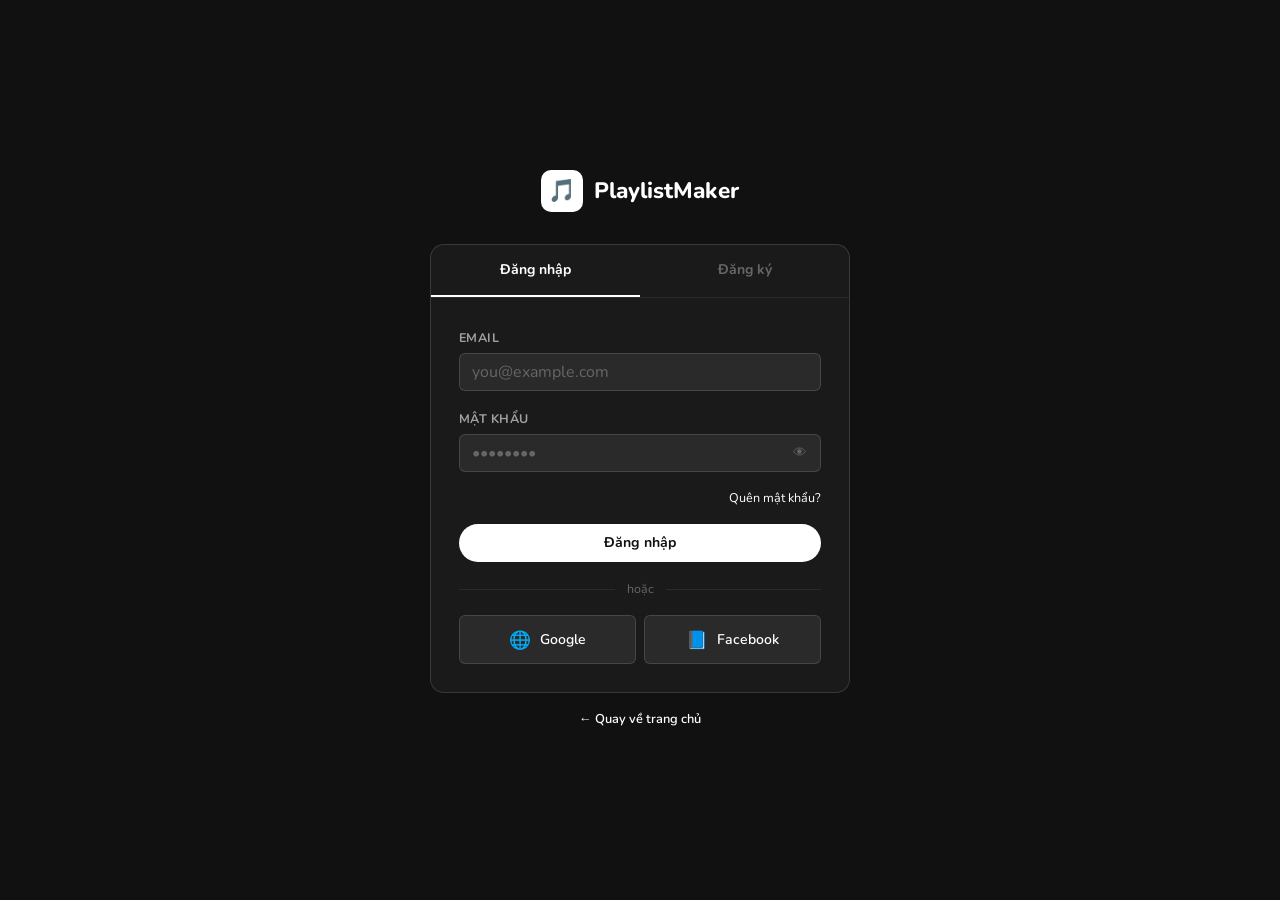
==== commit 9bfb7495: "Add files via upload" ====
--- a/admin.html
+++ b/admin.html
@@ -242,6 +242,21 @@
 <!-- App scripts -->
 <script src="js/utils.js"></script>
 <script src="js/api.js"></script>
+<script>
+  // Kiểm tra auth trước khi load admin
+  (function() {
+    const session = API.getSession();
+    if (!session) {
+      window.location.href = 'login.html';
+      throw new Error('Redirect to login');
+    }
+    if (session.role !== 'admin') {
+      alert('Bạn không có quyền truy cập trang này!');
+      window.location.href = 'index.html';
+      throw new Error('Not admin');
+    }
+  })();
+</script>
 <script src="js/admin.js"></script>
 </body>
 </html>
--- a/css/style.css
+++ b/css/style.css
@@ -16,12 +16,12 @@
   --border:        rgba(255,255,255,0.07);
   --border-bright: rgba(255,255,255,0.13);
 
-  /* SoundCloud Orange */
-  --accent:        #ff5500;
-  --accent-light:  #ff7033;
-  --accent-dark:   #cc4400;
-  --accent-2:      #ff9944;
-  --accent-glow:   rgba(255,85,0,0.3);
+  /* Monochrome White */
+  --accent:        #ffffff;
+  --accent-light:  #e0e0e0;
+  --accent-dark:   #b0b0b0;
+  --accent-2:      #cccccc;
+  --accent-glow:   rgba(255,255,255,0.15);
 
   --text-primary:  #ffffff;
   --text-secondary:#a0a0a0;
@@ -37,7 +37,7 @@
   --shadow-sm:     0 2px 10px rgba(0,0,0,0.5);
   --shadow-md:     0 6px 24px rgba(0,0,0,0.6);
   --shadow-lg:     0 16px 48px rgba(0,0,0,0.7);
-  --shadow-orange: 0 4px 24px rgba(255,85,0,0.4);
+  --shadow-orange: 0 4px 24px rgba(255,255,255,0.15);
   --transition:    0.2s cubic-bezier(.4,0,.2,1);
 
   --font-body: 'Nunito', sans-serif;
@@ -765,4 +765,460 @@
   #player-title { max-width:90px; }
   .player-extras { display:none; }
   .stats-grid { grid-template-columns:repeat(2,1fr); }
+}
+
+/* ── Song row play button ── */
+.song-num-wrap {
+  position: relative;
+  width: 28px;
+  display: flex; align-items: center; justify-content: center;
+}
+.song-play-btn {
+  display: none;
+  position: absolute;
+  width: 28px; height: 28px;
+  border-radius: 50%;
+  background: var(--accent);
+  border: none;
+  align-items: center; justify-content: center;
+  color: #fff;
+  transition: transform var(--transition), background var(--transition);
+}
+.song-play-btn svg { width: 10px; height: 10px; margin-left: 1px; }
+.song-play-btn:hover { background: var(--accent-light); transform: scale(1.1); }
+.song-row:hover .song-num { display: none; }
+.song-row:hover .song-play-btn { display: flex; }
+.song-row.song-playing .song-num { display: none; }
+.song-row.song-playing .song-play-btn {
+  display: flex;
+  background: var(--accent);
+}
+
+/* ── User avatar (topbar) ── */
+.user-avatar {
+  width: 32px; height: 32px; border-radius: 50%;
+  background: var(--accent);
+  display: flex; align-items: center; justify-content: center;
+  font-weight: 800; font-size: .82rem; color: #fff;
+  flex-shrink: 0;
+}
+
+/* ══════════════════════════════════════════════════════════
+   SOUNDCLOUD LAYOUT
+══════════════════════════════════════════════════════════ */
+
+/* Shell */
+.sc-shell {
+  display: flex;
+  flex-direction: column;
+  height: 100vh;
+  overflow: hidden;
+}
+
+/* ── Top Navbar ── */
+.sc-navbar {
+  height: 52px;
+  background: #181818;
+  border-bottom: 1px solid var(--border);
+  display: flex;
+  align-items: center;
+  padding: 0 1rem;
+  gap: 1rem;
+  flex-shrink: 0;
+  z-index: 200;
+}
+.sc-nav-left  { display:flex; align-items:center; gap:1.25rem; flex-shrink:0; }
+.sc-nav-center{ flex:1; max-width:480px; }
+.sc-nav-right { display:flex; align-items:center; gap:.65rem; margin-left:auto; flex-shrink:0; }
+
+.sc-logo { display:flex; align-items:center; gap:.5rem; flex-shrink:0; }
+.sc-logo .logo-mark { width:30px; height:30px; font-size:.95rem; border-radius:7px; }
+.sc-logo .logo-text  { font-size:.95rem; font-weight:800; }
+
+.sc-nav-tabs { display:flex; gap:.15rem; }
+.sc-nav-tab {
+  padding:.35rem .85rem;
+  font-size:.85rem; font-weight:600; color:var(--text-secondary);
+  border-bottom:2px solid transparent;
+  transition:color var(--transition), border-color var(--transition);
+  text-decoration:none;
+}
+.sc-nav-tab:hover { color:var(--text-primary); }
+.sc-nav-tab.active { color:var(--text-primary); border-bottom-color:var(--accent); }
+
+.sc-nav-btn {
+  font-size:.82rem; font-weight:600; color:var(--text-secondary);
+  background:none; border:none; cursor:pointer; padding:.3rem .6rem;
+  border-radius:var(--radius-sm); transition:color var(--transition), background var(--transition);
+  white-space:nowrap;
+}
+.sc-nav-btn:hover { color:var(--text-primary); background:var(--bg-hover); }
+
+/* ── Body (3 columns) ── */
+.sc-body {
+  display: grid;
+  grid-template-columns: 200px 1fr 220px;
+  flex: 1;
+  overflow: hidden;
+}
+
+/* ── Left Sidebar ── */
+.sc-sidebar {
+  background: var(--bg-layer);
+  border-right: 1px solid var(--border);
+  overflow-y: auto;
+  padding: 1rem 0;
+  display: flex;
+  flex-direction: column;
+  gap: .25rem;
+}
+.sc-sidebar-nav { display:flex; flex-direction:column; padding:0 .5rem; gap:.1rem; }
+.sc-sidebar-link {
+  display:flex; align-items:center; gap:.55rem;
+  padding:.5rem .75rem; border-radius:var(--radius-sm);
+  font-size:.835rem; font-weight:600; color:var(--text-secondary);
+  cursor:pointer; text-decoration:none;
+  transition:background var(--transition), color var(--transition);
+  border:none; background:none; width:100%; text-align:left;
+}
+.sc-sidebar-link:hover  { background:var(--bg-hover); color:var(--text-primary); }
+.sc-sidebar-link.active { background:rgba(255,85,0,0.1); color:var(--accent); }
+
+.sc-sidebar-section { padding:.75rem .75rem 0; }
+.sc-sidebar-label {
+  font-size:.62rem; font-weight:700; letter-spacing:.1em;
+  color:var(--text-muted); text-transform:uppercase; margin-bottom:.4rem;
+  padding:0 .25rem;
+}
+
+/* ── Main ── */
+.sc-main {
+  overflow-y: auto;
+  padding: 1.5rem 1.75rem;
+}
+
+/* ── Sections ── */
+.sc-section { margin-bottom: 2rem; }
+.sc-section-header {
+  display:flex; align-items:center; justify-content:space-between;
+  margin-bottom: .85rem;
+}
+.sc-section-title { font-size:1rem; font-weight:800; }
+.sc-section-more {
+  font-size:.78rem; font-weight:600; color:var(--text-muted);
+  background:none; border:1px solid var(--border-bright);
+  border-radius:var(--radius-xl); padding:.25rem .85rem; cursor:pointer;
+  transition:color var(--transition), border-color var(--transition);
+}
+.sc-section-more:hover { color:var(--accent); border-color:var(--accent); }
+.sc-section-sub { font-size:.75rem; color:var(--text-muted); }
+
+/* ── Horizontal scroll (playlists) ── */
+.sc-hscroll {
+  display: flex;
+  gap: .85rem;
+  overflow-x: auto;
+  padding-bottom: .5rem;
+  scrollbar-width: thin;
+}
+.sc-hscroll::-webkit-scrollbar { height:4px; }
+.sc-hscroll::-webkit-scrollbar-thumb { background:rgba(255,85,0,0.3); border-radius:99px; }
+.sc-hscroll .playlist-card {
+  flex-shrink: 0;
+  width: 150px;
+}
+
+/* ── Recently played (SoundCloud style) ── */
+.sc-recently {
+  display: grid;
+  grid-template-columns: repeat(auto-fill, minmax(140px, 1fr));
+  gap: .85rem;
+}
+.sc-recent-card {
+  background: var(--bg-card);
+  border: 1px solid var(--border);
+  border-radius: var(--radius-md);
+  overflow: hidden;
+  cursor: pointer;
+  transition: transform var(--transition), box-shadow var(--transition);
+}
+.sc-recent-card:hover { transform:translateY(-3px); box-shadow:var(--shadow-md); }
+.sc-recent-card img { width:100%; aspect-ratio:1; object-fit:cover; }
+.sc-recent-card-body { padding:.5rem .65rem; }
+.sc-recent-card-title { font-size:.8rem; font-weight:700; white-space:nowrap; overflow:hidden; text-overflow:ellipsis; }
+.sc-recent-card-artist { font-size:.72rem; color:var(--text-secondary); }
+
+/* ── Right Sidebar ── */
+.sc-right-sidebar {
+  background: var(--bg-layer);
+  border-left: 1px solid var(--border);
+  overflow-y: auto;
+  padding: 1.25rem .85rem;
+  display: flex;
+  flex-direction: column;
+  gap: 1.25rem;
+}
+.sc-widget {
+  background: var(--bg-card);
+  border: 1px solid var(--border);
+  border-radius: var(--radius-md);
+  padding: .9rem;
+}
+.sc-widget-title {
+  font-size:.78rem; font-weight:800; letter-spacing:.04em;
+  text-transform:uppercase; color:var(--text-muted);
+  margin-bottom:.75rem;
+}
+.sc-stat-row {
+  display:flex; justify-content:space-between; align-items:center;
+  padding:.3rem 0; border-bottom:1px solid rgba(255,255,255,0.04);
+  font-size:.82rem;
+}
+.sc-stat-row:last-child { border-bottom:none; }
+.sc-stat-row span:last-child { font-weight:700; color:var(--accent); }
+
+.rs-pl-row {
+  display:flex; align-items:center; gap:.6rem; padding:.4rem 0;
+  border-bottom:1px solid rgba(255,255,255,0.04); cursor:pointer;
+  transition:background var(--transition);
+}
+.rs-pl-row:last-child { border-bottom:none; }
+.rs-pl-row img { width:36px; height:36px; border-radius:5px; flex-shrink:0; }
+.rs-pl-name { font-size:.8rem; font-weight:600; white-space:nowrap; overflow:hidden; text-overflow:ellipsis; max-width:130px; }
+.rs-pl-meta { font-size:.7rem; color:var(--text-muted); }
+
+/* Player bar spans full width */
+.sc-shell .player-bar {
+  grid-column: unset;
+  flex-shrink: 0;
+}
+
+/* ── Responsive ── */
+@media (max-width: 1100px) {
+  .sc-body { grid-template-columns: 200px 1fr; }
+  .sc-right-sidebar { display:none; }
+}
+@media (max-width: 700px) {
+  .sc-body { grid-template-columns: 1fr; }
+  .sc-sidebar { display:none; }
+  .sc-nav-tabs { display:none; }
+  .sc-main { padding: 1rem; }
+}
+
+/* ── Liked songs row (right sidebar) ── */
+.rs-liked-row {
+  display:flex; align-items:center; gap:.6rem; padding:.4rem 0;
+  border-bottom:1px solid rgba(255,255,255,0.04); cursor:pointer;
+  border-radius:var(--radius-sm);
+  transition:background var(--transition);
+}
+.rs-liked-row:last-child { border-bottom:none; }
+.rs-liked-row:hover { background:var(--bg-hover); padding-left:.4rem; }
+.rs-liked-row img { width:36px; height:36px; border-radius:5px; flex-shrink:0; }
+
+/* ── Remove left sidebar, 2-col layout ── */
+.sc-body {
+  grid-template-columns: 1fr 220px !important;
+}
+.sc-sidebar { display: none !important; }
+@media (max-width: 1100px) {
+  .sc-body { grid-template-columns: 1fr !important; }
+  .sc-right-sidebar { display: none; }
+}
+
+/* ── Monochrome overrides ── */
+/* Buttons */
+.btn-accent {
+  background: #ffffff;
+  color: #111111 !important;
+}
+.btn-accent:hover {
+  background: #e0e0e0;
+  color: #111111 !important;
+  box-shadow: 0 4px 20px rgba(255,255,255,0.2);
+}
+.btn-accent:active { background: #cccccc; }
+
+/* Nav active */
+.sc-nav-tab.active { color: #fff; border-bottom-color: #fff; }
+.sc-sidebar-link.active { background: rgba(255,255,255,0.08); color: #fff; }
+.admin-tab.tab-active { color: #fff; border-left-color: #fff; background: rgba(255,255,255,0.06); }
+.nav-link.active { background: rgba(255,255,255,0.08); color: #fff; }
+
+/* Play button */
+#play-pause-btn {
+  background: #ffffff;
+  color: #111111;
+  box-shadow: 0 2px 12px rgba(255,255,255,0.2);
+}
+#play-pause-btn:hover {
+  background: #e0e0e0;
+  color: #111111;
+}
+
+/* Song play btn */
+.song-play-btn { background: #ffffff; color: #111111 !important; }
+.song-play-btn:hover { background: #e0e0e0; }
+
+/* Progress bar */
+#progress-bar::before { background: #ffffff; }
+#progress-bar::after  { background: #ffffff; }
+
+/* Stat values */
+.sc-stat-row span:last-child { color: #ffffff; }
+.stat-value { color: #ffffff; }
+
+/* Title dot */
+.title-dot { background: #ffffff; }
+
+/* Fav active */
+.fav-btn.fav-active, .fav-btn.active-fav { color: #ffffff; }
+
+/* User avatar */
+.user-avatar, .admin-avatar, .auth-logo-mark { background: #333333; }
+
+/* Logo mark */
+.logo-mark { background: #222222; border: 1px solid rgba(255,255,255,0.15); }
+
+/* Hero */
+.hero-banner {
+  background: linear-gradient(135deg, #0a0a0a 0%, #1a1a1a 50%, #0a0a0a 100%);
+  border-color: rgba(255,255,255,0.1);
+}
+.hero-banner::before {
+  background: radial-gradient(ellipse 60% 80% at 80% 50%, rgba(255,255,255,0.05), transparent 70%);
+}
+.hero-title span { color: #ffffff; }
+.hero-eyebrow { color: #888888; }
+
+/* Section more btn */
+.sc-section-more:hover { color: #fff; border-color: #fff; }
+.btn-outline-accent:hover { border-color: #fff; color: #fff; }
+
+/* Playlist card play overlay */
+.playlist-card:hover .playlist-play-overlay { opacity: 1; }
+
+/* Song row playing */
+.song-row.song-playing .song-title { color: #ffffff; }
+
+/* Cloudinary banner */
+.cloudinary-banner { color: #aaaaaa; border-color: rgba(255,255,255,0.15); background: rgba(255,255,255,0.04); }
+
+/* Scrollbar */
+::-webkit-scrollbar-thumb { background: rgba(255,255,255,0.15); }
+::-webkit-scrollbar-thumb:hover { background: rgba(255,255,255,0.3); }
+
+/* ── Song Card (Trending — large card style) ── */
+.sc-song-card {
+  flex-shrink: 0;
+  width: 180px;
+  cursor: pointer;
+  transition: transform var(--transition);
+}
+.sc-song-card:hover { transform: translateY(-4px); }
+
+.sc-song-card-img-wrap {
+  position: relative;
+  aspect-ratio: 1;
+  border-radius: var(--radius-md);
+  overflow: hidden;
+  margin-bottom: .6rem;
+}
+.sc-song-card-img-wrap img {
+  width: 100%; height: 100%;
+  object-fit: cover;
+  transition: transform 0.35s ease;
+}
+.sc-song-card:hover .sc-song-card-img-wrap img { transform: scale(1.05); }
+
+.sc-song-card-play {
+  position: absolute; inset: 0;
+  display: flex; align-items: center; justify-content: center;
+  background: rgba(0,0,0,0.45);
+  opacity: 0; border: none;
+  transition: opacity var(--transition);
+}
+.sc-song-card-play svg { width: 40px; height: 40px; color: #fff; filter: drop-shadow(0 2px 8px rgba(0,0,0,.5)); }
+.sc-song-card:hover .sc-song-card-play { opacity: 1; }
+
+.sc-song-card-body { padding: 0 .25rem; }
+.sc-song-card-title  { font-size: .875rem; font-weight: 700; white-space: nowrap; overflow: hidden; text-overflow: ellipsis; }
+.sc-song-card-artist { font-size: .75rem; color: var(--text-secondary); margin-top: 2px; white-space: nowrap; overflow: hidden; text-overflow: ellipsis; }
+.sc-song-card-meta   { display: flex; align-items: center; justify-content: space-between; margin-top: .4rem; font-size: .72rem; color: var(--text-muted); }
+.sc-song-card .fav-btn, .sc-song-card .add-pl-btn { padding: 2px; }
+.sc-song-card .fav-btn svg, .sc-song-card .add-pl-btn svg { width: 14px; height: 14px; }
+
+/* ── Song Grid (Trending — multi-row) ── */
+.sc-songs-grid {
+  display: grid;
+  grid-template-columns: repeat(auto-fill, minmax(160px, 1fr));
+  gap: 1rem;
+}
+
+/* ── User Dropdown ── */
+.user-dropdown-wrap { position: relative; }
+
+.user-dropdown-btn {
+  display: flex; align-items: center; gap: .5rem;
+  background: var(--bg-elevated);
+  border: 1px solid var(--border-bright);
+  border-radius: var(--radius-xl);
+  padding: .3rem .65rem .3rem .3rem;
+  cursor: pointer; color: var(--text-primary);
+  transition: background var(--transition), border-color var(--transition);
+}
+.user-dropdown-btn:hover { background: var(--bg-hover); border-color: rgba(255,255,255,0.2); }
+
+.user-dropdown-name {
+  font-size: .8rem; font-weight: 600;
+  max-width: 90px; overflow: hidden; text-overflow: ellipsis; white-space: nowrap;
+}
+
+.user-dropdown-menu {
+  position: absolute; top: calc(100% + 8px); right: 0;
+  width: 210px;
+  background: var(--bg-elevated);
+  border: 1px solid var(--border-bright);
+  border-radius: var(--radius-md);
+  box-shadow: var(--shadow-lg);
+  z-index: 999;
+  overflow: hidden;
+  opacity: 0; transform: translateY(-6px) scale(0.97);
+  pointer-events: none;
+  transition: opacity .18s ease, transform .18s ease;
+}
+.user-dropdown-menu.open {
+  opacity: 1; transform: translateY(0) scale(1);
+  pointer-events: auto;
+}
+
+.dropdown-user-info {
+  display: flex; align-items: center; gap: .65rem;
+  padding: .85rem 1rem;
+  border-bottom: 1px solid var(--border);
+}
+.user-avatar.sm { width: 28px; height: 28px; font-size: .75rem; flex-shrink: 0; }
+.dropdown-username { font-size: .85rem; font-weight: 700; }
+.dropdown-role { font-size: .72rem; color: var(--text-muted); margin-top: 1px; }
+
+.dropdown-divider { height: 1px; background: var(--border); margin: .25rem 0; }
+
+.dropdown-item {
+  display: flex; align-items: center; gap: .65rem;
+  width: 100%; padding: .6rem 1rem;
+  font-size: .85rem; font-weight: 600; color: var(--text-secondary);
+  background: none; border: none; cursor: pointer; text-decoration: none;
+  transition: background var(--transition), color var(--transition);
+  font-family: var(--font-body);
+}
+.dropdown-item svg { width: 15px; height: 15px; flex-shrink: 0; }
+.dropdown-item:hover { background: var(--bg-hover); color: var(--text-primary); }
+#dropdown-logout:hover { color: #ef4444; }
+
+/* ── Logo image fix ── */
+.logo-mark img {
+  width: 100%;
+  height: 100%;
+  object-fit: contain;
+  border-radius: 7px;
 }
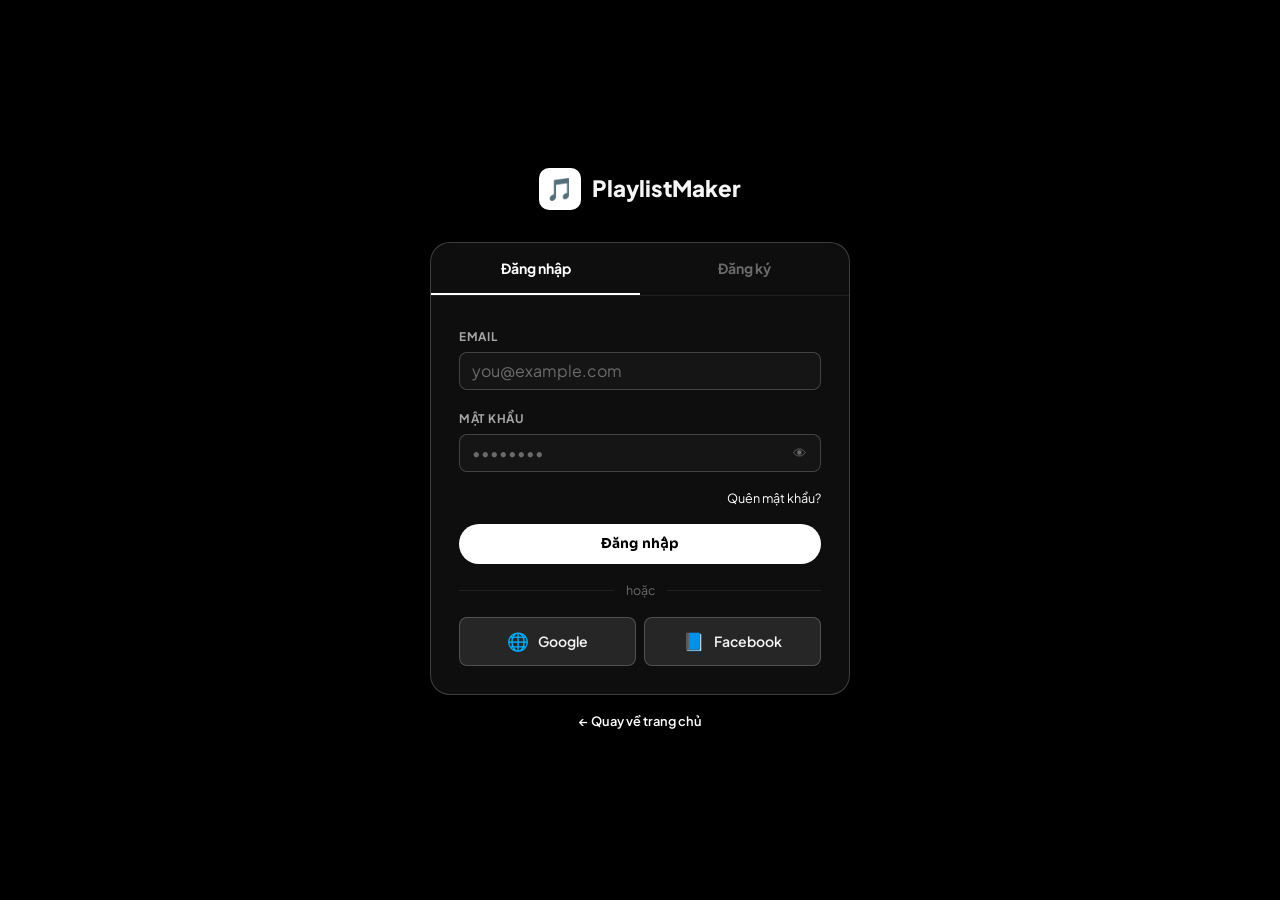
==== commit 1338af2d: "Add files via upload" ====
--- a/admin.html
+++ b/admin.html
@@ -12,7 +12,7 @@
 </head>
 <body>
 
-<div class="d-flex">
+<div class="d-flex admin-shell">
 
   <!-- ══ ADMIN SIDEBAR ════════════════════════════════════ -->
   <aside class="admin-sidebar">
@@ -30,6 +30,9 @@
     <button class="admin-tab" data-tab="playlists">
       <span class="tab-icon">🎶</span> Playlists
     </button>
+    <button class="admin-tab" data-tab="artists">
+      <span class="tab-icon">🎤</span> Nghệ sĩ
+    </button>
 
     <div class="mt-auto p-3 border-top border-secondary">
       <a href="index.html" class="btn btn-outline-accent w-100 mb-2 d-block text-center">← Trang chủ</a>
@@ -66,21 +69,45 @@
       </div>
 
       <div class="stats-grid">
-        <div class="stat-card"><div class="stat-icon">🎵</div><div class="stat-value" id="stat-songs">—</div><div class="stat-label">Bài hát</div></div>
-        <div class="stat-card"><div class="stat-icon">🎶</div><div class="stat-value" id="stat-playlists">—</div><div class="stat-label">Playlists</div></div>
-        <div class="stat-card"><div class="stat-icon">▶️</div><div class="stat-value" id="stat-plays">—</div><div class="stat-label">Lượt nghe</div></div>
-        <div class="stat-card"><div class="stat-icon">🏆</div><div class="stat-value" id="stat-top" style="font-size:1.1rem">—</div><div class="stat-label">Playlist nổi bật</div></div>
+        <div class="bezel stat-card-bezel reveal">
+          <div class="bezel-inner stat-card">
+            <div class="stat-icon-wrap"><div class="stat-icon">🎵</div></div>
+            <div class="stat-value" id="stat-songs">—</div>
+            <div class="stat-label">Bài hát</div>
+          </div>
+        </div>
+        <div class="bezel stat-card-bezel reveal">
+          <div class="bezel-inner stat-card">
+            <div class="stat-icon-wrap"><div class="stat-icon">🎶</div></div>
+            <div class="stat-value" id="stat-playlists">—</div>
+            <div class="stat-label">Playlists</div>
+          </div>
+        </div>
+        <div class="bezel stat-card-bezel reveal">
+          <div class="bezel-inner stat-card">
+            <div class="stat-icon-wrap"><div class="stat-icon">▶️</div></div>
+            <div class="stat-value" id="stat-plays">—</div>
+            <div class="stat-label">Lượt nghe</div>
+          </div>
+        </div>
+        <div class="bezel stat-card-bezel reveal">
+          <div class="bezel-inner stat-card">
+            <div class="stat-icon-wrap"><div class="stat-icon">🏆</div></div>
+            <div class="stat-value" id="stat-top" style="font-size:1.1rem">—</div>
+            <div class="stat-label">Playlist nổi bật</div>
+          </div>
+        </div>
       </div>
 
       <div class="row g-3 mt-1">
         <div class="col-md-6">
-          <div class="chart-card">
+          <div class="chart-card reveal">
             <h3>🎸 Thể loại</h3>
             <div id="genre-chart"></div>
           </div>
         </div>
         <div class="col-md-6">
-          <div class="chart-card">
+          <div class="chart-card reveal">
             <h3>🏅 Top Playlists</h3>
             <table class="admin-table w-100">
               <thead><tr><th>#</th><th>Tên</th><th>Bài</th><th>Lượt nghe</th></tr></thead>
@@ -97,7 +124,7 @@
         <h5 class="mb-0">🎵 Quản lý bài hát</h5>
         <button class="btn btn-accent btn-ripple" id="add-song-btn">＋ Thêm bài hát</button>
       </div>
-      <div class="table-card">
+      <div class="table-card reveal">
         <div class="table-toolbar">
           <h6 class="mb-0">Danh sách bài hát</h6>
           <input type="search" id="songs-search" class="form-control ms-auto" style="max-width:240px" placeholder="🔍 Tìm kiếm…" />
@@ -119,12 +146,29 @@
         <h5 class="mb-0">🎶 Quản lý Playlists</h5>
         <button class="btn btn-accent btn-ripple" id="add-playlist-btn">＋ Tạo playlist</button>
       </div>
-      <div class="table-card">
+      <div class="table-card reveal">
         <div class="table-toolbar"><h6 class="mb-0">Danh sách Playlist</h6></div>
         <div class="table-responsive">
           <table class="admin-table w-100">
             <thead><tr><th>Ảnh</th><th>Tên</th><th>Mô tả</th><th>Số bài</th><th>Lượt nghe</th><th>Hành động</th></tr></thead>
             <tbody id="playlists-tbody"><tr><td colspan="6" class="tbl-loading">Đang tải…</td></tr></tbody>
+          </table>
+        </div>
+      </div>
+    </div>
+
+    <!-- ═ ARTISTS ══════════════════════════════════════════ -->
+    <div class="admin-page" data-page="artists">
+      <div class="d-flex align-items-center justify-content-between mb-3 flex-wrap gap-2">
+        <h5 class="mb-0">🎤 Quản lý nghệ sĩ</h5>
+        <input type="search" id="artists-search" class="form-control" style="max-width:240px" placeholder="🔍 Tìm nghệ sĩ…" />
+      </div>
+      <div class="table-card">
+        <div class="table-toolbar"><h6 class="mb-0">Danh sách nghệ sĩ</h6></div>
+        <div class="table-responsive">
+          <table class="admin-table w-100">
+            <thead><tr><th>Ảnh</th><th>Tên nghệ sĩ</th><th>Số bài</th><th>Lượt nghe</th><th>Hành động</th></tr></thead>
+            <tbody id="artists-tbody"><tr><td colspan="5" class="tbl-loading">Đang tải…</td></tr></tbody>
           </table>
         </div>
       </div>
@@ -234,6 +278,39 @@
   </div>
 </div>
 
+
+<!-- ══ MODAL: Artist Edit ══════════════════════════════════ -->
+<div class="modal fade" id="artist-modal" tabindex="-1">
+  <div class="modal-dialog">
+    <div class="modal-content">
+      <div class="modal-header">
+        <h5 class="modal-title" id="artist-modal-title">Sửa nghệ sĩ</h5>
+        <button type="button" class="btn-close" data-bs-dismiss="modal"></button>
+      </div>
+      <div class="modal-body">
+        <form id="artist-form">
+          <div class="mb-3">
+            <label class="form-label">Tên nghệ sĩ <span class="text-danger">*</span></label>
+            <input type="text" id="artist-name-input" class="form-control" placeholder="Tên nghệ sĩ" />
+          </div>
+          <div class="mb-3">
+            <div class="upload-group">
+              <div class="upload-label">🖼 Ảnh nghệ sĩ</div>
+              <label class="form-label">Upload từ máy → Cloudinary</label>
+              <input type="file" id="artist-avatar-file" class="form-control" accept="image/*" />
+              <div class="upload-or">hoặc dán URL</div>
+              <input type="url" id="artist-avatar-url-input" class="form-control" placeholder="https://res.cloudinary.com/…" />
+              <img id="artist-avatar-preview" class="img-preview" alt="Preview" />
+            </div>
+          </div>
+          <div id="artist-save-status" class="small text-secondary mb-2"></div>
+          <p class="small text-secondary">Lưu ý: đổi tên sẽ cập nhật tất cả bài hát của nghệ sĩ này.</p>
+          <button type="submit" id="artist-submit-btn" class="btn btn-accent btn-ripple w-100">Lưu nghệ sĩ</button>
+        </form>
+      </div>
+    </div>
+  </div>
+</div>
 
 <!-- Bootstrap 5 JS -->
 <script src="https://cdn.jsdelivr.net/npm/bootstrap@5.3.3/dist/js/bootstrap.bundle.min.js"></script>
@@ -258,5 +335,6 @@
   })();
 </script>
 <script src="js/admin.js"></script>
+<script src="js/reveal.js"></script>
 </body>
 </html>
--- a/css/style.css
+++ b/css/style.css
@@ -1,61 +1,102 @@
 /* ============================================================
-   style.css — PlaylistMaker · SoundCloud-Inspired
+   style.css — PlaylistMaker · "Ethereal Glass" Premium Theme
    Stack: Bootstrap 5 + Custom CSS (NO Tailwind)
    ============================================================ */
 
-@import url('https://fonts.googleapis.com/css2?family=Nunito:wght@400;500;600;700;800&display=swap');
+@import url('https://fonts.googleapis.com/css2?family=Plus+Jakarta+Sans:wght@400;500;600;700;800&family=Sora:wght@600;700;800&display=swap');
 
 /* ── CSS Variables ── */
 :root {
-  --bg-base:       #111111;
-  --bg-layer:      #1a1a1a;
-  --bg-card:       #1e1e1e;
-  --bg-hover:      #252525;
-  --bg-elevated:   #2a2a2a;
-
-  --border:        rgba(255,255,255,0.07);
-  --border-bright: rgba(255,255,255,0.13);
-
-  /* Monochrome White */
+  --bg-base:       #000000;
+  --bg-layer:      #0e0e0e;
+  --bg-card:       #151515;
+  --bg-hover:      #1f1f1f;
+  --bg-elevated:   #262626;
+
+  --border:        rgba(255,255,255,0.08);
+  --border-bright: rgba(255,255,255,0.20);
+
+  /* Black & white monochrome accent (interactive elements) */
   --accent:        #ffffff;
-  --accent-light:  #e0e0e0;
-  --accent-dark:   #b0b0b0;
-  --accent-2:      #cccccc;
-  --accent-glow:   rgba(255,255,255,0.15);
-
-  --text-primary:  #ffffff;
-  --text-secondary:#a0a0a0;
-  --text-muted:    #666666;
-
-  --player-h:      80px;
+  --accent-light:  #e6e6e6;
+  --accent-dark:   #cccccc;
+  --accent-2:      #d0d0d0;
+  --accent-glow:   rgba(255,255,255,0.28);
+
+  /* Ambient glow palette (background + decorative only) */
+  --glow-violet:   #ffffff;
+  --glow-teal:     #cfcfcf;
+  --glow-pink:     #a8a8a8;
+  --accent-grad:   linear-gradient(135deg, #ffffff 0%, #cfcfcf 100%);
+
+  --text-primary:  #f5f5f5;
+  --text-secondary:#a6a6a6;
+  --text-muted:    #6b6b6b;
+
+  --player-h:      84px;
   --sidebar-w:     240px;
-  --radius-sm:     6px;
-  --radius-md:     10px;
-  --radius-lg:     14px;
+
+  --radius-sm:     8px;
+  --radius-md:     14px;
+  --radius-lg:     20px;
   --radius-xl:     999px;
-
-  --shadow-sm:     0 2px 10px rgba(0,0,0,0.5);
-  --shadow-md:     0 6px 24px rgba(0,0,0,0.6);
-  --shadow-lg:     0 16px 48px rgba(0,0,0,0.7);
-  --shadow-orange: 0 4px 24px rgba(255,255,255,0.15);
-  --transition:    0.2s cubic-bezier(.4,0,.2,1);
-
-  --font-body: 'Nunito', sans-serif;
-  --font-head: 'Nunito', sans-serif;
+  --radius-2xl:    28px;
+
+  --shadow-sm:     0 2px 14px rgba(0,0,0,0.45);
+  --shadow-md:     0 12px 36px rgba(0,0,0,0.5);
+  --shadow-lg:     0 24px 64px rgba(0,0,0,0.6);
+  --shadow-orange: 0 14px 36px -10px rgba(255,255,255,0.25);
+  --shadow-glow:   0 18px 48px -16px rgba(255,255,255,0.3), 0 8px 24px -10px rgba(255,255,255,0.18);
+
+  --ease:          cubic-bezier(.16,1,.3,1);
+  --ease-spring:   cubic-bezier(.34,1.56,.64,1);
+  --transition:    0.3s var(--ease);
+  --transition-fast: 0.18s cubic-bezier(.4,0,.2,1);
+
+  --font-body: 'Plus Jakarta Sans', sans-serif;
+  --font-head: 'Sora', sans-serif;
 }
 
 /* ── Reset ── */
 *, *::before, *::after { box-sizing: border-box; }
-html { scroll-behavior: smooth; }
+html {
+  scroll-behavior: smooth;
+  background: var(--bg-base);
+}
 
 body {
-  background: var(--bg-base);
+  background: transparent;
   color: var(--text-primary);
   font-family: var(--font-body);
   font-size: 0.9rem;
   line-height: 1.6;
   min-height: 100vh;
   overflow-x: hidden;
+  position: relative;
+}
+
+/* ── Background ambiance (fixed, never blurred content) ── */
+body::before {
+  content: '';
+  position: fixed;
+  inset: -10%;
+  z-index: -2;
+  pointer-events: none;
+  background:
+    radial-gradient(circle at 16% 14%, rgba(255,255,255,0.06), transparent 40%),
+    radial-gradient(circle at 90% 10%, rgba(255,255,255,0.04), transparent 42%),
+    radial-gradient(circle at 78% 92%, rgba(255,255,255,0.03), transparent 45%);
+  filter: blur(80px);
+}
+body::after {
+  content: '';
+  position: fixed;
+  inset: 0;
+  z-index: -1;
+  pointer-events: none;
+  opacity: .035;
+  mix-blend-mode: overlay;
+  background-image: url("data:image/svg+xml,%3Csvg xmlns='http://www.w3.org/2000/svg' width='180' height='180'%3E%3Cfilter id='n'%3E%3CfeTurbulence type='fractalNoise' baseFrequency='0.85' numOctaves='3' stitchTiles='stitch'/%3E%3C/filter%3E%3Crect width='100%25' height='100%25' filter='url(%23n)'/%3E%3C/svg%3E");
 }
 
 a { color: inherit; text-decoration: none; }
@@ -64,85 +105,99 @@
 
 /* ── Bootstrap overrides ── */
 .btn:focus, .form-control:focus, .form-select:focus {
-  box-shadow: 0 0 0 3px rgba(255,85,0,0.25);
+  box-shadow: 0 0 0 3px rgba(255,255,255,0.08);
   outline: none;
 }
 .form-control, .form-select {
-  background: var(--bg-elevated);
+  background: rgba(255,255,255,0.03);
   border: 1px solid var(--border-bright);
   color: var(--text-primary);
   border-radius: var(--radius-sm);
   font-family: var(--font-body);
+  transition: border-color var(--transition), background var(--transition);
 }
 .form-control::placeholder { color: var(--text-muted); }
 .form-control:focus, .form-select:focus {
-  background: var(--bg-elevated);
-  border-color: var(--accent);
+  background: rgba(255,255,255,0.05);
+  border-color: var(--border-bright);
   color: var(--text-primary);
 }
 .form-label {
-  font-size: 0.78rem;
+  font-size: 0.74rem;
   font-weight: 700;
-  letter-spacing: .04em;
+  letter-spacing: .06em;
   text-transform: uppercase;
   color: var(--text-secondary);
   margin-bottom: 5px;
 }
-.invalid-feedback { font-size: 0.75rem; color: #ff4444; }
-.form-control.is-invalid { border-color: #ff4444 !important; }
+.invalid-feedback { font-size: 0.75rem; color: #ff6b6b; }
+.form-control.is-invalid { border-color: #ff6b6b !important; }
 
 /* ── Scrollbar ── */
-::-webkit-scrollbar { width: 5px; }
+::-webkit-scrollbar { width: 6px; height: 6px; }
 ::-webkit-scrollbar-track { background: transparent; }
-::-webkit-scrollbar-thumb { background: rgba(255,85,0,0.3); border-radius: 99px; }
-::-webkit-scrollbar-thumb:hover { background: var(--accent); }
+::-webkit-scrollbar-thumb { background: rgba(255,255,255,0.12); border-radius: 99px; }
+::-webkit-scrollbar-thumb:hover { background: rgba(255,255,255,0.25); }
 
 /* ── Typography ── */
-h1,h2,h3,h4,h5 { font-family: var(--font-head); line-height: 1.2; font-weight: 700; }
+h1,h2,h3,h4,h5 { font-family: var(--font-head); line-height: 1.2; font-weight: 700; letter-spacing: -.01em; }
 
 /* ── Custom Buttons ── */
 .btn-accent {
   background: var(--accent);
-  color: #fff;
+  color: #000000 !important;
   border: none;
   border-radius: var(--radius-xl);
-  padding: 0.55rem 1.5rem;
+  padding: 0.62rem 1.6rem;
   font-family: var(--font-head);
   font-weight: 700;
-  font-size: 0.88rem;
+  font-size: 0.85rem;
+  letter-spacing: .01em;
   transition: background var(--transition), transform var(--transition), box-shadow var(--transition);
   position: relative;
   overflow: hidden;
 }
 .btn-accent:hover {
   background: var(--accent-light);
-  color: #fff;
-  transform: translateY(-1px);
+  color: #000000 !important;
+  transform: translateY(-2px);
   box-shadow: var(--shadow-orange);
 }
-.btn-accent:active { transform: translateY(0); background: var(--accent-dark); }
+.btn-accent:active { transform: translateY(0) scale(.98); background: var(--accent-dark); color:#000 !important; }
+
+/* Button-in-button trailing icon (hero CTA) */
+.btn-cta { display: inline-flex; align-items: center; gap: .65rem; padding-right: .4rem; }
+.btn-cta-icon {
+  width: 26px; height: 26px; border-radius: 50%;
+  background: rgba(12,12,16,0.12);
+  display: flex; align-items: center; justify-content: center;
+  font-size: .7rem; line-height: 1;
+  transition: transform var(--transition);
+}
+.btn-cta:hover .btn-cta-icon { transform: translate(2px, -1px) scale(1.08); }
 
 .btn-outline-accent {
   border: 1px solid var(--border-bright);
   border-radius: var(--radius-xl);
   color: var(--text-primary);
-  background: transparent;
-  padding: 0.5rem 1.25rem;
+  background: rgba(255,255,255,0.03);
+  padding: 0.58rem 1.4rem;
   font-size: 0.85rem;
   font-weight: 600;
-  transition: background var(--transition), border-color var(--transition), color var(--transition);
+  transition: background var(--transition), border-color var(--transition), transform var(--transition);
 }
 .btn-outline-accent:hover {
-  background: var(--bg-hover);
-  border-color: var(--accent);
-  color: var(--accent);
+  background: rgba(255,255,255,0.07);
+  border-color: var(--border-bright);
+  color: var(--text-primary);
+  transform: translateY(-1px);
 }
 
 /* Ripple */
 .btn-ripple { position: relative; overflow: hidden; }
 .ripple {
   position: absolute; border-radius: 50%;
-  background: rgba(255,255,255,0.2);
+  background: rgba(255,255,255,0.25);
   transform: scale(0);
   animation: rippleAnim 0.55s linear;
   pointer-events: none;
@@ -150,8 +205,22 @@
 @keyframes rippleAnim { to { transform: scale(4); opacity: 0; } }
 
 /* ── Animations ── */
-.fade-in { animation: fadeIn 0.35s ease both; }
+.fade-in { animation: fadeIn 0.4s var(--ease) both; }
 @keyframes fadeIn { from { opacity:0; transform:translateY(10px); } to { opacity:1; transform:none; } }
+
+/* ── Scroll-reveal (IntersectionObserver driven) ── */
+.reveal {
+  opacity: 0;
+  transform: translateY(28px);
+  filter: blur(6px);
+  transition: opacity .8s var(--ease), transform .8s var(--ease), filter .8s var(--ease);
+  will-change: transform, opacity;
+}
+.reveal.reveal-visible {
+  opacity: 1;
+  transform: translateY(0);
+  filter: blur(0);
+}
 
 /* ── Toast ── */
 #toast-container {
@@ -166,44 +235,47 @@
 }
 .toast-msg {
   display: flex; align-items: center; gap: 10px;
-  background: var(--bg-elevated);
+  background: rgba(20,20,28,0.85);
+  backdrop-filter: blur(16px) saturate(160%);
   border: 1px solid var(--border-bright);
-  border-radius: var(--radius-sm);
-  padding: 0.7rem 1.1rem;
+  border-radius: var(--radius-md);
+  padding: 0.75rem 1.15rem;
   font-size: 0.85rem;
   box-shadow: var(--shadow-md);
   transform: translateX(120%);
-  transition: transform 0.3s cubic-bezier(.22,1,.36,1);
+  transition: transform 0.4s var(--ease);
   pointer-events: auto;
   max-width: 300px;
 }
 .toast-msg.toast-show { transform: translateX(0); }
-.toast-msg.toast-success { border-left: 3px solid #22c55e; }
-.toast-msg.toast-error   { border-left: 3px solid #ef4444; }
+.toast-msg.toast-success { border-left: 3px solid #34d399; }
+.toast-msg.toast-error   { border-left: 3px solid #f87171; }
 .toast-msg.toast-info    { border-left: 3px solid var(--accent); }
-.toast-msg.toast-warning { border-left: 3px solid #f59e0b; }
+.toast-msg.toast-warning { border-left: 3px solid #fbbf24; }
 
 /* ── Modal ── */
 .modal-content {
-  background: var(--bg-layer);
+  background: rgba(18,18,25,0.85);
+  backdrop-filter: blur(28px) saturate(160%);
   border: 1px solid var(--border-bright);
   border-radius: var(--radius-lg);
   color: var(--text-primary);
 }
 .modal-header {
   border-bottom: 1px solid var(--border);
-  padding: 1.1rem 1.4rem;
+  padding: 1.2rem 1.5rem;
 }
 .modal-footer { border-top: 1px solid var(--border); }
 .modal-title { font-family: var(--font-head); font-size: 1.05rem; font-weight: 700; }
+.modal-body { padding: 1.5rem; }
 .btn-close { filter: invert(1) brightness(0.6); }
-.modal-backdrop { backdrop-filter: blur(4px); }
+.modal-backdrop { backdrop-filter: blur(6px); background: rgba(4,4,6,0.6); }
 
 /* ── Skeleton ── */
 .skeleton {
   background: linear-gradient(90deg,
     rgba(255,255,255,0.04) 25%,
-    rgba(255,255,255,0.08) 50%,
+    rgba(255,255,255,0.09) 50%,
     rgba(255,255,255,0.04) 75%);
   background-size: 200% 100%;
   animation: shimmer 1.5s infinite;
@@ -217,215 +289,133 @@
 /* Drag & Drop */
 .dragging { opacity:0.4; transform:scale(0.97); }
 .drop-target {
-  border-color: var(--accent) !important;
-  box-shadow: 0 0 0 2px var(--accent);
+  border-color: var(--border-bright) !important;
+  box-shadow: 0 0 0 2px rgba(255,255,255,0.3);
 }
 
 /* Empty state */
 .empty-state { text-align:center; padding:3rem 1rem; color:var(--text-secondary); }
 .empty-icon  { font-size:3rem; margin-bottom:1rem; opacity:.5; }
 
-/* Glass Card — kept for compatibility */
+/* Glass surface (modals/overlays only — never on scrolling content) */
 .glass-card {
+  background: rgba(18,18,25,0.7);
+  backdrop-filter: blur(28px) saturate(160%);
+  border: 1px solid var(--border-bright);
+  border-radius: var(--radius-lg);
+}
+
+/* ══════════════════════════════════════════════════════════
+   DOUBLE-BEZEL UTILITY (nested "machined glass" cards)
+══════════════════════════════════════════════════════════ */
+.bezel {
+  background: linear-gradient(160deg, rgba(255,255,255,0.05), rgba(255,255,255,0.012));
+  border: 1px solid var(--border);
+  border-radius: var(--radius-2xl);
+  padding: 6px;
+  transition: border-color var(--transition);
+}
+.bezel:hover { border-color: var(--border-bright); }
+.bezel-inner {
   background: var(--bg-card);
-  border: 1px solid var(--border);
-  border-radius: var(--radius-lg);
-}
-
-/* ══════════════════════════════════════════════════════════
-   APP SHELL LAYOUT
-══════════════════════════════════════════════════════════ */
-.app-shell {
-  display: grid;
-  grid-template-columns: var(--sidebar-w) 1fr;
-  grid-template-rows: 1fr var(--player-h);
-  height: 100vh;
-  position: relative;
-}
-
-/* ── Sidebar ── */
-.sidebar {
-  grid-row: 1 / 2;
-  grid-column: 1 / 2;
-  background: var(--bg-layer);
-  border-right: 1px solid var(--border);
-  display: flex;
-  flex-direction: column;
-  padding: 1.25rem 0;
-  overflow-y: auto;
-  z-index: 100;
-}
-
-.sidebar-logo {
-  display: flex;
-  align-items: center;
-  gap: 0.6rem;
-  padding: 0 1.25rem 1.75rem;
-}
-.logo-mark {
-  width: 34px; height: 34px;
-  background: var(--accent);
-  border-radius: 8px;
-  display: flex; align-items: center; justify-content: center;
-  font-size: 1.1rem;
-}
-.logo-text {
-  font-family: var(--font-head);
-  font-size: 1rem; font-weight: 800;
-  color: var(--text-primary);
-  letter-spacing: -0.01em;
-}
-
-.nav-section { padding: 0 0.75rem 1.25rem; }
-.nav-section-label {
-  font-size: 0.65rem; font-weight: 700;
-  letter-spacing: .1em; color: var(--text-muted);
-  text-transform: uppercase;
-  padding: 0 0.5rem; margin-bottom: 0.4rem;
-}
-.nav-link {
-  display: flex; align-items: center; gap: 0.6rem;
-  padding: 0.55rem 0.7rem;
-  border-radius: var(--radius-sm);
-  color: var(--text-secondary);
-  font-size: 0.875rem; font-weight: 600;
-  transition: background var(--transition), color var(--transition);
-  cursor: pointer;
-  border: none; background: none; width: 100%; text-align: left;
-}
-.nav-link .nav-icon { font-size: 1rem; width: 20px; text-align: center; }
-.nav-link:hover  { background: var(--bg-hover); color: var(--text-primary); }
-.nav-link.active {
-  background: rgba(255,85,0,0.12);
-  color: var(--accent);
-}
-.nav-link.active .nav-icon { filter: none; }
-
-/* Sidebar playlist list */
-.sidebar-pl-list { list-style: none; padding: 0; margin: 0; }
-.sidebar-pl-item {
-  display: flex; align-items: center; gap: 0.55rem;
-  padding: 0.4rem 0.5rem;
-  border-radius: var(--radius-sm);
-  cursor: pointer;
-  transition: background var(--transition);
-  overflow: hidden;
-}
-.sidebar-pl-item:hover { background: var(--bg-hover); }
-.sidebar-pl-item img { width:28px; height:28px; border-radius:5px; flex-shrink:0; }
-.sidebar-pl-item span {
-  font-size: 0.8rem; color: var(--text-secondary);
-  white-space: nowrap; overflow: hidden; text-overflow: ellipsis;
-}
-
-/* ── Main Content ── */
-.main-content {
-  grid-row: 1 / 2;
-  grid-column: 2 / 3;
-  overflow-y: auto;
-  padding: 1.5rem 2rem;
-}
-
-/* Topbar */
-.topbar {
-  position: sticky; top: 0; z-index: 50;
-  padding: 0.6rem 0;
-  background: rgba(17,17,17,0.95);
-  margin-bottom: 1.75rem;
-  border-bottom: 1px solid var(--border);
-}
-.sidebar-toggle {
-  display: none;
-  font-size: 1.2rem;
-  padding: 0.3rem 0.5rem;
-  border-radius: var(--radius-sm);
-  background: var(--bg-elevated);
-  border: none;
-  color: var(--text-primary);
-}
-.search-wrap { position: relative; flex: 1; max-width: 400px; }
-.search-icon {
-  position: absolute; left: 12px; top: 50%; transform: translateY(-50%);
-  color: var(--text-muted); pointer-events: none; font-size: .9rem;
-}
-.search-input {
-  padding-left: 2.4rem !important;
-  border-radius: var(--radius-xl) !important;
-  background: var(--bg-elevated) !important;
-  border-color: transparent !important;
-  font-size: .875rem !important;
-}
-.search-input:focus { border-color: var(--accent) !important; }
-
-/* ── Hero Banner ── */
-.hero-banner {
-  background: linear-gradient(135deg, #1a0d00 0%, #2a1500 50%, #1a0d00 100%);
-  border: 1px solid rgba(255,85,0,0.18);
-  border-radius: var(--radius-lg);
-  padding: 2.5rem;
-  margin-bottom: 2.25rem;
+  border-radius: calc(var(--radius-2xl) - 6px);
+  box-shadow: inset 0 1px 1px rgba(255,255,255,0.05);
+  height: 100%;
   position: relative;
   overflow: hidden;
 }
-.hero-banner::before {
+
+/* Eyebrow pill tag */
+.hero-eyebrow {
+  display: inline-flex; align-items: center; gap: .45rem;
+  font-size: 0.68rem; font-weight: 700; letter-spacing: .18em;
+  color: var(--text-secondary); text-transform: uppercase;
+  padding: .4rem 1rem;
+  border-radius: var(--radius-xl);
+  border: 1px solid var(--border-bright);
+  background: rgba(255,255,255,0.03);
+  margin-bottom: 1.2rem;
+}
+
+/* ══════════════════════════════════════════════════════════
+   HERO BANNER
+══════════════════════════════════════════════════════════ */
+.hero-bezel { margin-bottom: 2.5rem; }
+.hero-banner {
+  background: linear-gradient(135deg, #15131f 0%, #1a1722 45%, #100f17 100%);
+  border-radius: calc(var(--radius-2xl) - 6px);
+  padding: clamp(2rem, 5vw, 3.25rem);
+  position: relative;
+  overflow: hidden;
+  isolation: isolate;
+}
+.hero-glow {
+  position: absolute;
+  top: -180px; right: -120px;
+  width: 420px; height: 420px;
+  background: radial-gradient(circle, rgba(139,92,246,.35), transparent 70%);
+  filter: blur(10px);
+  pointer-events: none; z-index: 0;
+}
+.hero-glow::after {
   content:'';
-  position:absolute; inset:0;
-  background: radial-gradient(ellipse 60% 80% at 80% 50%, rgba(255,85,0,0.15), transparent 70%);
-  pointer-events:none;
-}
-.hero-banner::after {
-  content:'🎵';
-  position:absolute; right:2.5rem; top:50%; transform:translateY(-50%);
-  font-size:6rem; opacity:0.08; pointer-events:none;
-}
-.hero-eyebrow {
-  font-size: 0.72rem; font-weight:700; letter-spacing:.12em;
-  color: var(--accent); text-transform: uppercase; margin-bottom:.4rem;
-}
-.hero-title { font-size: clamp(1.6rem,3.5vw,2.4rem); margin-bottom: .6rem; font-weight: 800; }
-.hero-title span { color: var(--accent); }
-.hero-sub { color: var(--text-secondary); max-width: 360px; font-size:.875rem; margin-bottom:1.25rem; }
+  position:absolute; bottom:-260px; left:-160px;
+  width: 360px; height: 360px;
+  background: radial-gradient(circle, rgba(34,211,238,.18), transparent 70%);
+}
+.hero-content { position: relative; z-index: 1; max-width: 560px; }
+.hero-title { font-size: clamp(1.8rem, 4vw, 2.85rem); margin-bottom: .85rem; font-weight: 800; }
+.hero-title span {
+  background: var(--accent-grad);
+  -webkit-background-clip: text; background-clip: text; color: transparent;
+}
+.hero-sub { color: var(--text-secondary); max-width: 420px; font-size:.9rem; margin-bottom:1.85rem; }
+.hero-actions { display: flex; gap: .75rem; flex-wrap: wrap; }
 
 /* ── Section headers ── */
-.section-header { margin-bottom: 1rem; }
-.section-title {
-  font-family: var(--font-head);
-  font-size: 1.05rem; font-weight: 800;
-  display: flex; align-items: center; gap: .5rem;
-}
-.title-dot {
-  width:6px; height:6px; border-radius:50%;
-  background: var(--accent);
-  display: inline-block;
-}
-.section-link { font-size:.78rem; color:var(--text-muted); transition:color var(--transition); }
-.section-link:hover { color:var(--accent); }
+.sc-section { margin-bottom: 2.75rem; }
+.sc-section-header {
+  display:flex; align-items:center; justify-content:space-between;
+  margin-bottom: 1.1rem;
+}
+.sc-section-title { font-family: var(--font-head); font-size: 1.15rem; font-weight: 800; letter-spacing: -.01em; }
+.sc-section-more {
+  font-size:.74rem; font-weight:600; color:var(--text-secondary);
+  background: rgba(255,255,255,0.03); border:1px solid var(--border-bright);
+  border-radius:var(--radius-xl); padding:.4rem 1.1rem; cursor:pointer;
+  transition: color var(--transition), border-color var(--transition), background var(--transition), transform var(--transition);
+}
+.sc-section-more:hover { color: var(--text-primary); border-color: var(--border-bright); background: rgba(255,255,255,0.07); transform: translateY(-1px); }
+.sc-section-sub { font-size:.75rem; color:var(--text-muted); }
 
 /* ── Song List ── */
 .song-list-header {
   display: grid;
-  grid-template-columns: 28px 44px 1fr 1fr 80px 60px 34px 34px;
-  gap: 0.75rem; align-items: center;
-  padding: 0 0.75rem 0.5rem;
+  grid-template-columns: 28px 48px 1fr 1fr 80px 60px 36px 36px;
+  gap: 0.85rem; align-items: center;
+  padding: 0 0.85rem 0.6rem;
   border-bottom: 1px solid var(--border);
-  font-size: 0.68rem; font-weight:700; letter-spacing:.08em;
+  font-size: 0.66rem; font-weight:700; letter-spacing:.1em;
   color: var(--text-muted); text-transform:uppercase;
 }
 .song-row {
   display: grid;
-  grid-template-columns: 28px 44px 1fr 1fr 80px 60px 34px 34px;
-  gap: 0.75rem; align-items: center;
-  padding: 0.5rem 0.75rem;
-  border-radius: var(--radius-sm);
-  transition: background var(--transition);
+  grid-template-columns: 28px 48px 1fr 1fr 80px 60px 36px 36px;
+  gap: 0.85rem; align-items: center;
+  padding: 0.6rem 0.85rem;
+  border-radius: var(--radius-md);
+  transition: background var(--transition), box-shadow var(--transition);
   cursor: grab;
 }
-.song-row:hover { background: var(--bg-hover); }
-.song-row.song-playing { background: rgba(255,85,0,0.08); }
-.song-row.song-playing .song-title { color: var(--accent); font-weight: 700; }
+.song-row:hover { background: rgba(255,255,255,0.04); }
+.song-row.song-playing {
+  background: rgba(255,255,255,0.05);
+  box-shadow: inset 3px 0 0 0 var(--accent);
+}
+.song-row.song-playing .song-title { color: var(--text-primary); font-weight: 700; }
 
 .song-num    { font-size:.78rem; color:var(--text-muted); text-align:center; }
-.song-cover  { width:44px; height:44px; border-radius:var(--radius-sm); }
+.song-cover  { width:48px; height:48px; border-radius:var(--radius-sm); }
 .song-info   { overflow:hidden; }
 .song-title  { font-size:.875rem; font-weight:600; white-space:nowrap; overflow:hidden; text-overflow:ellipsis; }
 .song-artist { font-size:.75rem; color:var(--text-secondary); white-space:nowrap; overflow:hidden; text-overflow:ellipsis; }
@@ -440,8 +430,8 @@
   transition:color var(--transition), transform var(--transition);
 }
 .fav-btn svg { width:15px; height:15px; }
-.fav-btn:hover { color: var(--accent); transform:scale(1.2); }
-.fav-btn.active-fav { color: var(--accent); }
+.fav-btn:hover { color: var(--glow-pink); transform:scale(1.2); }
+.fav-btn.active-fav, .fav-btn.fav-active { color: var(--glow-pink); }
 
 .add-pl-btn {
   display:flex; align-items:center; justify-content:center;
@@ -450,118 +440,376 @@
   transition:color var(--transition), transform var(--transition);
 }
 .add-pl-btn svg { width:15px; height:15px; }
-.add-pl-btn:hover { color:var(--accent); transform:scale(1.15); }
+.add-pl-btn:hover { color:var(--text-primary); transform:scale(1.15); }
+
+/* ── Song row play button ── */
+.song-num-wrap {
+  position: relative;
+  width: 28px;
+  display: flex; align-items: center; justify-content: center;
+}
+.song-play-btn {
+  display: none;
+  position: absolute;
+  width: 28px; height: 28px;
+  border-radius: 50%;
+  background: var(--accent);
+  color: #000000;
+  border: none;
+  align-items: center; justify-content: center;
+  transition: transform var(--transition), background var(--transition);
+}
+.song-play-btn svg { width: 10px; height: 10px; margin-left: 1px; }
+.song-play-btn:hover { background: var(--accent-light); transform: scale(1.1); }
+.song-row:hover .song-num { display: none; }
+.song-row:hover .song-play-btn { display: flex; }
+.song-row.song-playing .song-num { display: none; }
+.song-row.song-playing .song-play-btn { display: flex; }
 
 /* ── Playlist Grid ── */
-.playlists-grid {
-  display: grid;
-  grid-template-columns: repeat(auto-fill, minmax(160px, 1fr));
-  gap: 1rem;
-}
 .playlist-card {
   background: var(--bg-card);
   border: 1px solid var(--border);
-  border-radius: var(--radius-md);
+  border-radius: var(--radius-lg);
   overflow: hidden;
   cursor: pointer;
-  transition: transform var(--transition), box-shadow var(--transition);
+  transition: transform var(--transition), box-shadow var(--transition), border-color var(--transition);
 }
 .playlist-card:hover {
-  transform: translateY(-4px);
-  box-shadow: var(--shadow-md);
+  transform: translateY(-6px);
+  box-shadow: var(--shadow-lg);
+  border-color: var(--border-bright);
 }
 .playlist-card-img-wrap { position:relative; aspect-ratio:1; overflow:hidden; }
-.playlist-card-img-wrap img { width:100%; height:100%; transition:transform 0.35s ease; }
-.playlist-card:hover .playlist-card-img-wrap img { transform:scale(1.05); }
+.playlist-card-img-wrap img { width:100%; height:100%; transition:transform 0.6s var(--ease); }
+.playlist-card:hover .playlist-card-img-wrap img { transform:scale(1.08); }
 .playlist-play-overlay {
   position:absolute; inset:0;
   display:flex; align-items:center; justify-content:center;
-  background: rgba(0,0,0,0.5);
+  background: linear-gradient(180deg, rgba(0,0,0,0) 35%, rgba(0,0,0,.6) 100%);
   opacity:0; transition:opacity var(--transition);
   border: none;
 }
 .playlist-card:hover .playlist-play-overlay { opacity:1; }
-.playlist-play-overlay svg { width:36px; height:36px; color:#fff; filter:drop-shadow(0 2px 8px rgba(0,0,0,.5)); }
-.playlist-card-body { padding:.65rem .85rem; }
-.playlist-card-name { font-weight:700; font-size:.845rem; white-space:nowrap; overflow:hidden; text-overflow:ellipsis; }
-.playlist-card-meta { font-size:.72rem; color:var(--text-secondary); margin-top:2px; }
+.playlist-play-overlay svg {
+  width:42px; height:42px; color:#fff;
+  filter:drop-shadow(0 4px 16px rgba(0,0,0,.5));
+  transform: scale(.8); transition: transform .4s var(--ease-spring);
+}
+.playlist-card:hover .playlist-play-overlay svg { transform: scale(1); }
+.playlist-card-body { padding:.85rem 1rem; }
+.playlist-card-name { font-family: var(--font-head); font-weight:700; font-size:.875rem; white-space:nowrap; overflow:hidden; text-overflow:ellipsis; }
+.playlist-card-meta { font-size:.74rem; color:var(--text-secondary); margin-top:3px; }
 
 /* Add-to-playlist list */
-.add-pl-list { display:flex; flex-direction:column; gap:.4rem; }
+.add-pl-list { display:flex; flex-direction:column; gap:.5rem; }
 .add-pl-option {
-  display:flex; align-items:center; gap:.7rem;
-  padding:.55rem .7rem;
-  border-radius:var(--radius-sm);
+  display:flex; align-items:center; gap:.75rem;
+  padding:.6rem .75rem;
+  border-radius:var(--radius-md);
   border:1px solid var(--border);
-  background:var(--bg-card);
+  background: rgba(255,255,255,0.02);
   text-align:left; width:100%;
   color: var(--text-primary);
   transition:background var(--transition), border-color var(--transition);
   font-size: .875rem; font-weight: 600;
 }
-.add-pl-option:hover { background:var(--bg-hover); border-color:var(--accent); }
-.add-pl-option img { width:38px; height:38px; border-radius:var(--radius-sm); }
+.add-pl-option:hover { background: rgba(255,255,255,0.05); border-color: var(--border-bright); }
+.add-pl-option img { width:40px; height:40px; border-radius:var(--radius-sm); }
 
 /* Playlist detail modal */
 .modal-pl-hero { display:flex; gap:1.5rem; align-items:flex-end; margin-bottom:1.5rem; }
-#modal-pl-cover { width:110px; height:110px; border-radius:var(--radius-md); box-shadow:var(--shadow-md); flex-shrink:0; }
-.modal-pl-tag { font-size:.68rem; font-weight:700; letter-spacing:.1em; color:var(--accent); text-transform:uppercase; margin-bottom:.4rem; }
+#modal-pl-cover { width:120px; height:120px; border-radius:var(--radius-md); box-shadow:var(--shadow-md); flex-shrink:0; }
+.modal-pl-tag { font-size:.68rem; font-weight:700; letter-spacing:.16em; color:var(--text-secondary); text-transform:uppercase; }
 .modal-pl-stats { display:flex; gap:1rem; font-size:.78rem; color:var(--text-muted); }
 
 /* ══════════════════════════════════════════════════════════
-   PLAYER BAR — SoundCloud style
+   SOUNDCLOUD-STYLE APP SHELL
+══════════════════════════════════════════════════════════ */
+.sc-shell {
+  display: flex;
+  flex-direction: column;
+  height: 100vh;
+  overflow: hidden;
+}
+
+/* ── Top Navbar ── */
+.sc-navbar {
+  height: 64px;
+  background: rgba(13,13,19,0.6);
+  backdrop-filter: blur(22px) saturate(160%);
+  border-bottom: 1px solid var(--border);
+  display: flex;
+  align-items: center;
+  padding: 0 1.5rem;
+  gap: 1.25rem;
+  flex-shrink: 0;
+  z-index: 200;
+}
+.sc-nav-left  { display:flex; align-items:center; gap:1.75rem; flex-shrink:0; }
+.sc-nav-center{ flex:1; display:flex; justify-content:center; }
+.sc-nav-right { display:flex; align-items:center; gap:.75rem; margin-left:auto; flex-shrink:0; }
+
+.sc-logo { display:flex; align-items:center; gap:.6rem; flex-shrink:0; }
+.sc-logo .logo-mark { width:34px; height:34px; font-size:.95rem; border-radius:var(--radius-sm); }
+.sc-logo .logo-text { font-family: var(--font-head); font-size:1rem; font-weight:800; }
+
+.sc-nav-tabs { display:flex; gap:1.5rem; align-items:center; }
+.sc-nav-tab {
+  padding:.55rem .15rem;
+  font-size:.9rem; font-weight:700; color:var(--text-secondary);
+  border-bottom: 2px solid transparent;
+  transition: color var(--transition), border-color var(--transition);
+  text-decoration:none;
+}
+.sc-nav-tab:hover { color:var(--text-primary); }
+.sc-nav-tab.active { color:var(--text-primary); border-bottom-color: var(--accent); }
+
+/* ── "Playlist của bạn" widget list ── */
+.sc-widget-head {
+  display:flex; align-items:center; justify-content:space-between;
+  margin-bottom:.6rem;
+}
+.sc-widget-head .sc-widget-title { margin-bottom:0; }
+.sc-library-add {
+  width:24px; height:24px; border-radius:50%;
+  background:rgba(255,255,255,0.05); border:1px solid var(--border-bright);
+  color:var(--text-secondary); font-size:.95rem; line-height:1;
+  display:grid; place-items:center; flex-shrink:0;
+  transition: color var(--transition), background var(--transition), transform var(--transition);
+}
+.sc-library-add:hover { color:var(--text-primary); background:rgba(255,255,255,0.1); transform:scale(1.08); }
+.sidebar-pl-list {
+  list-style:none; margin:0; padding:0;
+  max-height:280px; overflow-y:auto;
+  scrollbar-width:thin;
+}
+.sidebar-pl-list::-webkit-scrollbar { width:4px; }
+.sidebar-pl-list::-webkit-scrollbar-thumb { background:rgba(255,255,255,0.12); border-radius:99px; }
+.sidebar-pl-item {
+  display:flex; align-items:center; gap:.65rem;
+  padding:.4rem .35rem; border-radius:var(--radius-sm);
+  cursor:pointer; color:var(--text-secondary);
+  transition: color var(--transition), background var(--transition);
+}
+.sidebar-pl-item:hover { color:var(--text-primary); background:rgba(255,255,255,0.05); }
+.sidebar-pl-item img { width:38px; height:38px; border-radius:6px; flex-shrink:0; box-shadow:var(--shadow-sm); }
+.sidebar-pl-item span { font-size:.84rem; font-weight:600; white-space:nowrap; overflow:hidden; text-overflow:ellipsis; }
+
+/* ── Search ── */
+.search-wrap { position: relative; flex: 1; max-width: 420px; }
+.search-icon {
+  position: absolute; left: 14px; top: 50%;
+  width: 13px; height: 13px;
+  margin-top: -8px;
+  border: 1.5px solid var(--text-muted);
+  border-radius: 50%;
+  pointer-events: none;
+}
+.search-icon::after {
+  content: '';
+  position: absolute; bottom: -5px; right: -5px;
+  width: 6px; height: 1.5px;
+  background: var(--text-muted);
+  transform: rotate(45deg);
+  transform-origin: right center;
+}
+.search-input {
+  padding-left: 2.6rem !important;
+  border-radius: var(--radius-xl) !important;
+  background: rgba(255,255,255,0.04) !important;
+  border: 1px solid var(--border) !important;
+  font-size: .875rem !important;
+  transition: border-color var(--transition), background var(--transition);
+}
+.search-input:focus {
+  border-color: var(--border-bright) !important;
+  background: rgba(255,255,255,0.06) !important;
+}
+
+/* ── Body (main + right sidebar) ── */
+.sc-body {
+  display: grid;
+  grid-template-columns: minmax(0,1fr) 300px;
+  flex: 1;
+  min-height: 0;
+  overflow: hidden;
+}
+
+/* ── Main ── */
+.sc-main {
+  overflow-y: auto;
+  padding: 2rem 2.25rem 2.5rem;
+}
+
+/* ── Horizontal scroll (playlists) ── */
+.sc-hscroll {
+  display: flex;
+  gap: 1rem;
+  overflow-x: auto;
+  padding-bottom: .6rem;
+  scrollbar-width: thin;
+}
+.sc-hscroll::-webkit-scrollbar { height:4px; }
+.sc-hscroll::-webkit-scrollbar-thumb { background:rgba(255,255,255,0.15); border-radius:99px; }
+.sc-hscroll .playlist-card {
+  flex-shrink: 0;
+  width: 168px;
+}
+
+/* ── Right Sidebar ── */
+.sc-right-sidebar {
+  border-left: 1px solid var(--border);
+  overflow-y: auto;
+  padding: 1.5rem 1rem;
+  display: flex;
+  flex-direction: column;
+  gap: 1.25rem;
+}
+.sc-widget {
+  background: var(--bg-card);
+  border: 1px solid var(--border);
+  border-radius: var(--radius-lg);
+  padding: 1.1rem;
+  transition: border-color var(--transition);
+}
+.sc-widget:hover { border-color: var(--border-bright); }
+.sc-widget-title {
+  font-size:.72rem; font-weight:800; letter-spacing:.1em;
+  text-transform:uppercase; color:var(--text-muted);
+  margin-bottom:.85rem;
+}
+
+.rs-pl-row {
+  display:flex; align-items:center; gap:.65rem; padding:.45rem 0;
+  border-bottom:1px solid var(--border); cursor:pointer;
+  transition: opacity var(--transition);
+}
+.rs-pl-row:hover { opacity: .75; }
+.rs-pl-row:last-child { border-bottom:none; }
+.rs-pl-row img { width:38px; height:38px; border-radius:var(--radius-sm); flex-shrink:0; }
+.rs-pl-name { font-size:.8rem; font-weight:600; white-space:nowrap; overflow:hidden; text-overflow:ellipsis; max-width:130px; }
+.rs-pl-meta { font-size:.7rem; color:var(--text-muted); }
+
+/* ── Liked songs row (right sidebar) ── */
+.rs-liked-row {
+  display:flex; align-items:center; gap:.65rem; padding:.45rem .4rem;
+  margin: 0 -.4rem;
+  border-bottom:1px solid var(--border); cursor:pointer;
+  border-radius:var(--radius-sm);
+  transition:background var(--transition);
+}
+.rs-liked-row:last-child { border-bottom:none; }
+.rs-liked-row:hover { background: rgba(255,255,255,0.04); }
+.rs-liked-row img { width:38px; height:38px; border-radius:var(--radius-sm); flex-shrink:0; }
+
+/* ── Song Card (Trending — square card style) ── */
+.sc-songs-grid {
+  display: grid;
+  grid-template-columns: repeat(auto-fill, minmax(160px, 1fr));
+  gap: 1.1rem;
+}
+.sc-song-card {
+  flex-shrink: 0;
+  width: 180px;
+  cursor: pointer;
+  transition: transform var(--transition);
+}
+.sc-song-card:hover { transform: translateY(-6px); }
+
+.sc-song-card-img-wrap {
+  position: relative;
+  aspect-ratio: 1;
+  border-radius: var(--radius-md);
+  overflow: hidden;
+  margin-bottom: .65rem;
+  border: 1px solid var(--border);
+}
+.sc-song-card-img-wrap img {
+  width: 100%; height: 100%;
+  object-fit: cover;
+  transition: transform 0.6s var(--ease);
+}
+.sc-song-card:hover .sc-song-card-img-wrap img { transform: scale(1.08); }
+
+.sc-song-card-play {
+  position: absolute; inset: 0;
+  display: flex; align-items: center; justify-content: center;
+  background: linear-gradient(180deg, rgba(0,0,0,0) 35%, rgba(0,0,0,.55) 100%);
+  opacity: 0; border: none;
+  transition: opacity var(--transition);
+}
+.sc-song-card-play svg {
+  width: 40px; height: 40px; color: #fff;
+  filter: drop-shadow(0 4px 16px rgba(0,0,0,.5));
+  transform: scale(.8); transition: transform .4s var(--ease-spring);
+}
+.sc-song-card:hover .sc-song-card-play { opacity: 1; }
+.sc-song-card:hover .sc-song-card-play svg { transform: scale(1); }
+
+.sc-song-card-body { padding: 0 .15rem; }
+.sc-song-card-title  { font-family: var(--font-head); font-size: .875rem; font-weight: 700; white-space: nowrap; overflow: hidden; text-overflow: ellipsis; }
+.sc-song-card-artist { font-size: .75rem; color: var(--text-secondary); margin-top: 2px; white-space: nowrap; overflow: hidden; text-overflow: ellipsis; }
+.sc-song-card-meta   { display: flex; align-items: center; justify-content: space-between; margin-top: .45rem; font-size: .72rem; color: var(--text-muted); }
+.sc-song-card .fav-btn, .sc-song-card .add-pl-btn { padding: 2px; }
+.sc-song-card .fav-btn svg, .sc-song-card .add-pl-btn svg { width: 14px; height: 14px; }
+
+/* ══════════════════════════════════════════════════════════
+   PLAYER BAR — floating glass
 ══════════════════════════════════════════════════════════ */
 .player-bar {
-  grid-column: 1 / 3;
-  grid-row: 2 / 3;
-  background: #181818;
+  grid-area: player;
+  height: var(--player-h);
+  background: rgba(12,12,18,0.7);
+  backdrop-filter: blur(26px) saturate(160%);
   border-top: 1px solid var(--border);
   display: flex; align-items: center;
-  padding: 0 1.5rem;
-  gap: 1.25rem;
+  padding: 0 1.75rem;
+  gap: 1.5rem;
+  flex-shrink: 0;
   z-index: 200;
   transform: translateY(100%);
-  transition: transform 0.35s cubic-bezier(.22,1,.36,1);
+  transition: transform 0.5s var(--ease);
 }
 .player-bar.player-active { transform: translateY(0); }
 
-.player-track { display:flex; align-items:center; gap:.75rem; min-width:190px; flex:1; }
-#player-cover { width:46px; height:46px; border-radius:var(--radius-sm); box-shadow:var(--shadow-sm); }
-#player-title  { font-weight:700; font-size:.875rem; white-space:nowrap; overflow:hidden; text-overflow:ellipsis; max-width:150px; }
+.player-track { display:flex; align-items:center; gap:.85rem; min-width:190px; flex:1; }
+#player-cover { width:50px; height:50px; border-radius:var(--radius-sm); box-shadow:var(--shadow-sm); }
+#player-title  { font-family: var(--font-head); font-weight:700; font-size:.875rem; white-space:nowrap; overflow:hidden; text-overflow:ellipsis; max-width:150px; }
 #player-artist { font-size:.74rem; color:var(--text-secondary); }
 
-.player-controls { display:flex; flex-direction:column; align-items:center; flex:2; gap:.4rem; }
-.player-btns { display:flex; align-items:center; gap:.85rem; }
+.player-controls { display:flex; flex-direction:column; align-items:center; flex:2; gap:.45rem; }
+.player-btns { display:flex; align-items:center; gap:.9rem; }
 .player-btns button {
   color:var(--text-secondary); background:none; border:none;
   transition:color var(--transition), transform var(--transition);
 }
-.player-btns button:hover { color:var(--text-primary); transform:scale(1.1); }
+.player-btns button:hover { color:var(--text-primary); transform:scale(1.12); }
 .player-btns button svg { width:18px; height:18px; }
 
 #play-pause-btn {
-  width:40px; height:40px; border-radius:50%;
+  width:44px; height:44px; border-radius:50%;
   background: var(--accent);
-  color:#fff;
+  color:#000000;
   display:flex; align-items:center; justify-content:center;
   transition: background var(--transition), transform var(--transition), box-shadow var(--transition);
-  box-shadow: 0 2px 12px rgba(255,85,0,0.4);
+  box-shadow: 0 10px 28px -10px rgba(255,255,255,0.4);
 }
 #play-pause-btn:hover {
   background: var(--accent-light);
-  transform:scale(1.06);
-  color:#fff;
-  box-shadow: 0 4px 20px rgba(255,85,0,0.5);
+  transform:scale(1.07);
+  color:#000000;
+  box-shadow: 0 14px 34px -10px rgba(255,255,255,0.5);
 }
 #play-pause-btn svg { width:16px; height:16px; }
 
-.progress-row { display:flex; align-items:center; gap:.65rem; width:100%; max-width:460px; }
+.progress-row { display:flex; align-items:center; gap:.7rem; width:100%; max-width:460px; }
 .time-label { font-size:.7rem; color:var(--text-muted); min-width:32px; font-weight:600; }
 #progress-bar {
   flex:1; height:3px; background:rgba(255,255,255,0.1);
   border-radius:99px; position:relative; cursor:pointer;
   --prog:0%;
-  transition: height var(--transition);
+  transition: height var(--transition-fast);
 }
 #progress-bar:hover { height:5px; }
 #progress-bar::before {
@@ -575,12 +823,12 @@
   transform:translate(-50%,-50%);
   width:10px; height:10px; border-radius:50%;
   background:var(--accent); opacity:0;
-  transition:opacity var(--transition);
+  transition:opacity var(--transition-fast);
 }
 #progress-bar:hover::after { opacity:1; }
 
-.player-extras { display:flex; align-items:center; gap:.85rem; flex:1; justify-content:flex-end; min-width:160px; }
-.volume-wrap { display:flex; align-items:center; gap:.4rem; }
+.player-extras { display:flex; align-items:center; gap:.9rem; flex:1; justify-content:flex-end; min-width:160px; }
+.volume-wrap { display:flex; align-items:center; gap:.45rem; }
 .vol-icon { font-size:.85rem; color:var(--text-muted); }
 #volume-slider {
   width:80px; height:3px; border-radius:99px;
@@ -594,580 +842,33 @@
   background:var(--text-primary); cursor:pointer;
 }
 #volume-slider:hover::-webkit-slider-thumb { background:var(--accent); }
-#visualizer-canvas { height:34px; width:110px; border-radius:4px; opacity:0.8; }
+#visualizer-canvas { height:36px; width:110px; border-radius:6px; opacity:0.85; }
 
 /* ══════════════════════════════════════════════════════════
-   ADMIN
+   USER DROPDOWN
 ══════════════════════════════════════════════════════════ */
-.admin-sidebar {
-  width: 220px; flex-shrink: 0;
-  background: var(--bg-layer);
-  border-right: 1px solid var(--border);
-  display: flex; flex-direction: column;
-  padding: 1.25rem 0;
-  position: fixed; top:0; left:0; bottom:0; z-index:100;
-}
-.admin-main { margin-left: 220px; min-height: 100vh; background: var(--bg-base); }
-.admin-topbar {
-  display:flex; align-items:center; gap:1rem;
-  padding:1rem 1.75rem;
-  border-bottom:1px solid var(--border);
-  background: var(--bg-layer);
-  position:sticky; top:0; z-index:50;
-}
-
-.admin-tab {
-  display:flex; align-items:center; gap:.65rem;
-  padding:.6rem 1.25rem;
-  font-size:.875rem; font-weight:600;
-  color:var(--text-secondary);
-  background: none; border: none; width:100%; text-align:left;
-  cursor:pointer;
-  border-left: 3px solid transparent;
-  transition:background var(--transition), color var(--transition);
-  font-family: var(--font-body);
-}
-.admin-tab:hover  { background:var(--bg-hover); color:var(--text-primary); }
-.admin-tab.tab-active { color:var(--accent); border-left-color:var(--accent); background:rgba(255,85,0,0.08); }
-.admin-tab .tab-icon { font-size:1rem; width:20px; text-align:center; }
-
-.admin-page { display:none; padding:1.75rem; }
-.admin-page.page-active { display:block; animation:fadeIn .3s ease; }
-
-/* Stats */
-.stats-grid { display:grid; grid-template-columns:repeat(auto-fit,minmax(170px,1fr)); gap:1rem; margin-bottom:1.75rem; }
-.stat-card {
-  background:var(--bg-card); border:1px solid var(--border);
-  border-radius:var(--radius-md); padding:1.25rem;
-  position:relative; overflow:hidden;
-  transition: border-color var(--transition);
-}
-.stat-card:hover { border-color: rgba(255,85,0,0.3); }
-.stat-card::before {
-  content:''; position:absolute; top:0; right:0;
-  width:70px; height:70px;
-  background:radial-gradient(ellipse, rgba(255,85,0,0.12), transparent 70%);
-  pointer-events:none;
-}
-.stat-icon  { font-size:1.4rem; margin-bottom:.5rem; }
-.stat-value { font-family:var(--font-head); font-size:1.9rem; font-weight:800; color:var(--accent); line-height:1; }
-.stat-label { font-size:.72rem; color:var(--text-secondary); margin-top:.3rem; text-transform:uppercase; letter-spacing:.07em; font-weight:700; }
-
-.chart-card { background:var(--bg-card); border:1px solid var(--border); border-radius:var(--radius-md); padding:1.25rem; }
-.chart-card h3 { margin-bottom:.85rem; font-size:.9rem; font-weight:700; }
-.chart-row { display:flex; align-items:center; gap:.65rem; margin-bottom:.55rem; }
-.chart-label { font-size:.76rem; color:var(--text-secondary); width:85px; flex-shrink:0; }
-.chart-bar-wrap { flex:1; height:6px; background:rgba(255,255,255,0.06); border-radius:99px; overflow:hidden; }
-.chart-bar { height:100%; background:var(--accent); border-radius:99px; transition:width .6s cubic-bezier(.22,1,.36,1); }
-.chart-val { font-size:.76rem; color:var(--text-muted); min-width:18px; text-align:right; }
-
-/* Table */
-.table-card { background:var(--bg-card); border:1px solid var(--border); border-radius:var(--radius-md); overflow:hidden; }
-.table-toolbar { display:flex; align-items:center; gap:1rem; padding:.85rem 1.25rem; border-bottom:1px solid var(--border); flex-wrap:wrap; }
-.admin-table { width:100%; border-collapse:collapse; }
-.admin-table th {
-  font-size:.68rem; font-weight:700; letter-spacing:.07em; text-transform:uppercase;
-  color:var(--text-muted); padding:.7rem .9rem; text-align:left;
-  border-bottom:1px solid var(--border); background:rgba(255,255,255,0.015);
-}
-.admin-table td { padding:.65rem .9rem; border-bottom:1px solid rgba(255,255,255,0.04); vertical-align:middle; font-size:.845rem; }
-.admin-table tr:last-child td { border-bottom:none; }
-.admin-table tr:hover td { background:var(--bg-hover); }
-.tbl-cover { width:34px; height:34px; border-radius:var(--radius-sm); object-fit:cover; display:inline-block; vertical-align:middle; margin-right:.35rem; }
-.tbl-loading { text-align:center; padding:2rem; color:var(--text-muted); }
-.btn-tbl-edit   { color:var(--accent);  font-size:.9rem; background:none; border:none; cursor:pointer; margin-right:.25rem; padding:2px 6px; border-radius:4px; transition:background var(--transition); }
-.btn-tbl-edit:hover { background:rgba(255,85,0,0.12); }
-.btn-tbl-delete { color:#ef4444; font-size:.9rem; background:none; border:none; cursor:pointer; padding:2px 6px; border-radius:4px; transition:background var(--transition); }
-.btn-tbl-delete:hover { background:rgba(239,68,68,0.12); }
-
-.admin-avatar {
-  width:32px; height:32px; border-radius:50%;
-  background: var(--accent);
-  display:flex; align-items:center; justify-content:center;
-  font-weight:800; font-size:.82rem; color:#fff;
-}
-
-/* Login overlay */
-.login-overlay {
-  position:fixed; inset:0; background:var(--bg-base);
-  display:flex; align-items:center; justify-content:center; z-index:9999;
-}
-.login-box {
-  width:min(90vw,380px); padding:2.25rem;
-  text-align:center; position:relative;
-  background: var(--bg-layer);
-  border: 1px solid var(--border-bright);
-  border-radius: var(--radius-lg);
-}
-.login-box::before {
-  content:''; position:absolute; top:0; left:0; right:0; height:3px;
-  background: var(--accent);
-  border-radius: var(--radius-lg) var(--radius-lg) 0 0;
-}
-.login-logo { font-size:2.2rem; margin-bottom:1rem; }
-
-/* Cloudinary banner */
-.cloudinary-banner {
-  display:none; align-items:center; gap:.85rem;
-  background:rgba(245,158,11,0.1); border:1px solid rgba(245,158,11,0.35);
-  border-radius:var(--radius-md); padding:.85rem 1.25rem;
-  margin-bottom:1.25rem; font-size:.83rem; color:#f59e0b;
-}
-.cloudinary-banner a { color:#fbbf24; text-decoration:underline; }
-
-/* Upload UI */
-.upload-group {
-  border:1px dashed rgba(255,255,255,0.15); border-radius:var(--radius-md);
-  padding:.9rem; background:rgba(255,255,255,0.02);
-}
-.upload-label {
-  font-size:.68rem; font-weight:700; letter-spacing:.07em;
-  color:var(--accent); text-transform:uppercase; margin-bottom:.65rem;
-  display:flex; align-items:center; gap:.4rem;
-}
-.upload-or {
-  text-align:center; color:var(--text-muted); font-size:.76rem;
-  margin:.45rem 0; display:flex; align-items:center; gap:.5rem;
-}
-.upload-or::before, .upload-or::after { content:''; flex:1; height:1px; background:var(--border); }
-.img-preview { width:72px; height:72px; border-radius:var(--radius-sm); object-fit:cover; display:none; border:1px solid var(--border-bright); margin-top:.65rem; }
-
-/* ══════════════════════════════════════════════════════════
-   RESPONSIVE
-══════════════════════════════════════════════════════════ */
-@media (max-width: 900px) {
-  .app-shell { grid-template-columns: 1fr; }
-  .sidebar {
-    position:fixed; left:0; top:0; bottom:var(--player-h);
-    width:var(--sidebar-w);
-    transform:translateX(-100%);
-    transition:transform 0.28s ease;
-    z-index:300;
-  }
-  .sidebar.sidebar-open { transform:translateX(0); }
-  .main-content { grid-column:1; padding:1.1rem; }
-  .sidebar-toggle { display:block; }
-  .hide-sm { display:none !important; }
-  .song-row        { grid-template-columns:28px 44px 1fr 60px 34px 34px; }
-  .song-list-header{ grid-template-columns:28px 44px 1fr 60px 34px 34px; }
-  .hero-banner { padding:1.75rem; }
-  .hero-banner::after { display:none; }
-  .player-bar { padding:0 .85rem; gap:.65rem; }
-  #visualizer-canvas { display:none; }
-  .admin-sidebar { width:100%; position:static; flex-direction:row; overflow-x:auto; padding:.6rem .4rem; }
-  .admin-main { margin-left:0; }
-  .admin-tab { padding:.45rem .9rem; border-left:none; border-bottom:3px solid transparent; }
-  .admin-tab.tab-active { border-left:none; border-bottom-color:var(--accent); }
-}
-@media (max-width: 500px) {
-  .playlists-grid { grid-template-columns:repeat(2,1fr); gap:.65rem; }
-  .player-track { min-width:0; flex:1; }
-  #player-title { max-width:90px; }
-  .player-extras { display:none; }
-  .stats-grid { grid-template-columns:repeat(2,1fr); }
-}
-
-/* ── Song row play button ── */
-.song-num-wrap {
-  position: relative;
-  width: 28px;
-  display: flex; align-items: center; justify-content: center;
-}
-.song-play-btn {
-  display: none;
-  position: absolute;
-  width: 28px; height: 28px;
-  border-radius: 50%;
-  background: var(--accent);
-  border: none;
-  align-items: center; justify-content: center;
-  color: #fff;
-  transition: transform var(--transition), background var(--transition);
-}
-.song-play-btn svg { width: 10px; height: 10px; margin-left: 1px; }
-.song-play-btn:hover { background: var(--accent-light); transform: scale(1.1); }
-.song-row:hover .song-num { display: none; }
-.song-row:hover .song-play-btn { display: flex; }
-.song-row.song-playing .song-num { display: none; }
-.song-row.song-playing .song-play-btn {
-  display: flex;
-  background: var(--accent);
-}
-
-/* ── User avatar (topbar) ── */
 .user-avatar {
   width: 32px; height: 32px; border-radius: 50%;
-  background: var(--accent);
+  background: rgba(255,255,255,0.08);
+  border: 1px solid var(--border-bright);
   display: flex; align-items: center; justify-content: center;
-  font-weight: 800; font-size: .82rem; color: #fff;
+  font-family: var(--font-head);
+  font-weight: 800; font-size: .82rem; color: var(--text-primary);
   flex-shrink: 0;
 }
-
-/* ══════════════════════════════════════════════════════════
-   SOUNDCLOUD LAYOUT
-══════════════════════════════════════════════════════════ */
-
-/* Shell */
-.sc-shell {
-  display: flex;
-  flex-direction: column;
-  height: 100vh;
-  overflow: hidden;
-}
-
-/* ── Top Navbar ── */
-.sc-navbar {
-  height: 52px;
-  background: #181818;
-  border-bottom: 1px solid var(--border);
-  display: flex;
-  align-items: center;
-  padding: 0 1rem;
-  gap: 1rem;
-  flex-shrink: 0;
-  z-index: 200;
-}
-.sc-nav-left  { display:flex; align-items:center; gap:1.25rem; flex-shrink:0; }
-.sc-nav-center{ flex:1; max-width:480px; }
-.sc-nav-right { display:flex; align-items:center; gap:.65rem; margin-left:auto; flex-shrink:0; }
-
-.sc-logo { display:flex; align-items:center; gap:.5rem; flex-shrink:0; }
-.sc-logo .logo-mark { width:30px; height:30px; font-size:.95rem; border-radius:7px; }
-.sc-logo .logo-text  { font-size:.95rem; font-weight:800; }
-
-.sc-nav-tabs { display:flex; gap:.15rem; }
-.sc-nav-tab {
-  padding:.35rem .85rem;
-  font-size:.85rem; font-weight:600; color:var(--text-secondary);
-  border-bottom:2px solid transparent;
-  transition:color var(--transition), border-color var(--transition);
-  text-decoration:none;
-}
-.sc-nav-tab:hover { color:var(--text-primary); }
-.sc-nav-tab.active { color:var(--text-primary); border-bottom-color:var(--accent); }
-
-.sc-nav-btn {
-  font-size:.82rem; font-weight:600; color:var(--text-secondary);
-  background:none; border:none; cursor:pointer; padding:.3rem .6rem;
-  border-radius:var(--radius-sm); transition:color var(--transition), background var(--transition);
-  white-space:nowrap;
-}
-.sc-nav-btn:hover { color:var(--text-primary); background:var(--bg-hover); }
-
-/* ── Body (3 columns) ── */
-.sc-body {
-  display: grid;
-  grid-template-columns: 200px 1fr 220px;
-  flex: 1;
-  overflow: hidden;
-}
-
-/* ── Left Sidebar ── */
-.sc-sidebar {
-  background: var(--bg-layer);
-  border-right: 1px solid var(--border);
-  overflow-y: auto;
-  padding: 1rem 0;
-  display: flex;
-  flex-direction: column;
-  gap: .25rem;
-}
-.sc-sidebar-nav { display:flex; flex-direction:column; padding:0 .5rem; gap:.1rem; }
-.sc-sidebar-link {
-  display:flex; align-items:center; gap:.55rem;
-  padding:.5rem .75rem; border-radius:var(--radius-sm);
-  font-size:.835rem; font-weight:600; color:var(--text-secondary);
-  cursor:pointer; text-decoration:none;
-  transition:background var(--transition), color var(--transition);
-  border:none; background:none; width:100%; text-align:left;
-}
-.sc-sidebar-link:hover  { background:var(--bg-hover); color:var(--text-primary); }
-.sc-sidebar-link.active { background:rgba(255,85,0,0.1); color:var(--accent); }
-
-.sc-sidebar-section { padding:.75rem .75rem 0; }
-.sc-sidebar-label {
-  font-size:.62rem; font-weight:700; letter-spacing:.1em;
-  color:var(--text-muted); text-transform:uppercase; margin-bottom:.4rem;
-  padding:0 .25rem;
-}
-
-/* ── Main ── */
-.sc-main {
-  overflow-y: auto;
-  padding: 1.5rem 1.75rem;
-}
-
-/* ── Sections ── */
-.sc-section { margin-bottom: 2rem; }
-.sc-section-header {
-  display:flex; align-items:center; justify-content:space-between;
-  margin-bottom: .85rem;
-}
-.sc-section-title { font-size:1rem; font-weight:800; }
-.sc-section-more {
-  font-size:.78rem; font-weight:600; color:var(--text-muted);
-  background:none; border:1px solid var(--border-bright);
-  border-radius:var(--radius-xl); padding:.25rem .85rem; cursor:pointer;
-  transition:color var(--transition), border-color var(--transition);
-}
-.sc-section-more:hover { color:var(--accent); border-color:var(--accent); }
-.sc-section-sub { font-size:.75rem; color:var(--text-muted); }
-
-/* ── Horizontal scroll (playlists) ── */
-.sc-hscroll {
-  display: flex;
-  gap: .85rem;
-  overflow-x: auto;
-  padding-bottom: .5rem;
-  scrollbar-width: thin;
-}
-.sc-hscroll::-webkit-scrollbar { height:4px; }
-.sc-hscroll::-webkit-scrollbar-thumb { background:rgba(255,85,0,0.3); border-radius:99px; }
-.sc-hscroll .playlist-card {
-  flex-shrink: 0;
-  width: 150px;
-}
-
-/* ── Recently played (SoundCloud style) ── */
-.sc-recently {
-  display: grid;
-  grid-template-columns: repeat(auto-fill, minmax(140px, 1fr));
-  gap: .85rem;
-}
-.sc-recent-card {
-  background: var(--bg-card);
+.user-avatar.sm { width: 28px; height: 28px; font-size: .75rem; flex-shrink: 0; }
+
+.user-dropdown-wrap { position: relative; }
+.user-dropdown-btn {
+  display: flex; align-items: center; gap: .55rem;
+  background: rgba(255,255,255,0.03);
   border: 1px solid var(--border);
-  border-radius: var(--radius-md);
-  overflow: hidden;
-  cursor: pointer;
-  transition: transform var(--transition), box-shadow var(--transition);
-}
-.sc-recent-card:hover { transform:translateY(-3px); box-shadow:var(--shadow-md); }
-.sc-recent-card img { width:100%; aspect-ratio:1; object-fit:cover; }
-.sc-recent-card-body { padding:.5rem .65rem; }
-.sc-recent-card-title { font-size:.8rem; font-weight:700; white-space:nowrap; overflow:hidden; text-overflow:ellipsis; }
-.sc-recent-card-artist { font-size:.72rem; color:var(--text-secondary); }
-
-/* ── Right Sidebar ── */
-.sc-right-sidebar {
-  background: var(--bg-layer);
-  border-left: 1px solid var(--border);
-  overflow-y: auto;
-  padding: 1.25rem .85rem;
-  display: flex;
-  flex-direction: column;
-  gap: 1.25rem;
-}
-.sc-widget {
-  background: var(--bg-card);
-  border: 1px solid var(--border);
-  border-radius: var(--radius-md);
-  padding: .9rem;
-}
-.sc-widget-title {
-  font-size:.78rem; font-weight:800; letter-spacing:.04em;
-  text-transform:uppercase; color:var(--text-muted);
-  margin-bottom:.75rem;
-}
-.sc-stat-row {
-  display:flex; justify-content:space-between; align-items:center;
-  padding:.3rem 0; border-bottom:1px solid rgba(255,255,255,0.04);
-  font-size:.82rem;
-}
-.sc-stat-row:last-child { border-bottom:none; }
-.sc-stat-row span:last-child { font-weight:700; color:var(--accent); }
-
-.rs-pl-row {
-  display:flex; align-items:center; gap:.6rem; padding:.4rem 0;
-  border-bottom:1px solid rgba(255,255,255,0.04); cursor:pointer;
-  transition:background var(--transition);
-}
-.rs-pl-row:last-child { border-bottom:none; }
-.rs-pl-row img { width:36px; height:36px; border-radius:5px; flex-shrink:0; }
-.rs-pl-name { font-size:.8rem; font-weight:600; white-space:nowrap; overflow:hidden; text-overflow:ellipsis; max-width:130px; }
-.rs-pl-meta { font-size:.7rem; color:var(--text-muted); }
-
-/* Player bar spans full width */
-.sc-shell .player-bar {
-  grid-column: unset;
-  flex-shrink: 0;
-}
-
-/* ── Responsive ── */
-@media (max-width: 1100px) {
-  .sc-body { grid-template-columns: 200px 1fr; }
-  .sc-right-sidebar { display:none; }
-}
-@media (max-width: 700px) {
-  .sc-body { grid-template-columns: 1fr; }
-  .sc-sidebar { display:none; }
-  .sc-nav-tabs { display:none; }
-  .sc-main { padding: 1rem; }
-}
-
-/* ── Liked songs row (right sidebar) ── */
-.rs-liked-row {
-  display:flex; align-items:center; gap:.6rem; padding:.4rem 0;
-  border-bottom:1px solid rgba(255,255,255,0.04); cursor:pointer;
-  border-radius:var(--radius-sm);
-  transition:background var(--transition);
-}
-.rs-liked-row:last-child { border-bottom:none; }
-.rs-liked-row:hover { background:var(--bg-hover); padding-left:.4rem; }
-.rs-liked-row img { width:36px; height:36px; border-radius:5px; flex-shrink:0; }
-
-/* ── Remove left sidebar, 2-col layout ── */
-.sc-body {
-  grid-template-columns: 1fr 220px !important;
-}
-.sc-sidebar { display: none !important; }
-@media (max-width: 1100px) {
-  .sc-body { grid-template-columns: 1fr !important; }
-  .sc-right-sidebar { display: none; }
-}
-
-/* ── Monochrome overrides ── */
-/* Buttons */
-.btn-accent {
-  background: #ffffff;
-  color: #111111 !important;
-}
-.btn-accent:hover {
-  background: #e0e0e0;
-  color: #111111 !important;
-  box-shadow: 0 4px 20px rgba(255,255,255,0.2);
-}
-.btn-accent:active { background: #cccccc; }
-
-/* Nav active */
-.sc-nav-tab.active { color: #fff; border-bottom-color: #fff; }
-.sc-sidebar-link.active { background: rgba(255,255,255,0.08); color: #fff; }
-.admin-tab.tab-active { color: #fff; border-left-color: #fff; background: rgba(255,255,255,0.06); }
-.nav-link.active { background: rgba(255,255,255,0.08); color: #fff; }
-
-/* Play button */
-#play-pause-btn {
-  background: #ffffff;
-  color: #111111;
-  box-shadow: 0 2px 12px rgba(255,255,255,0.2);
-}
-#play-pause-btn:hover {
-  background: #e0e0e0;
-  color: #111111;
-}
-
-/* Song play btn */
-.song-play-btn { background: #ffffff; color: #111111 !important; }
-.song-play-btn:hover { background: #e0e0e0; }
-
-/* Progress bar */
-#progress-bar::before { background: #ffffff; }
-#progress-bar::after  { background: #ffffff; }
-
-/* Stat values */
-.sc-stat-row span:last-child { color: #ffffff; }
-.stat-value { color: #ffffff; }
-
-/* Title dot */
-.title-dot { background: #ffffff; }
-
-/* Fav active */
-.fav-btn.fav-active, .fav-btn.active-fav { color: #ffffff; }
-
-/* User avatar */
-.user-avatar, .admin-avatar, .auth-logo-mark { background: #333333; }
-
-/* Logo mark */
-.logo-mark { background: #222222; border: 1px solid rgba(255,255,255,0.15); }
-
-/* Hero */
-.hero-banner {
-  background: linear-gradient(135deg, #0a0a0a 0%, #1a1a1a 50%, #0a0a0a 100%);
-  border-color: rgba(255,255,255,0.1);
-}
-.hero-banner::before {
-  background: radial-gradient(ellipse 60% 80% at 80% 50%, rgba(255,255,255,0.05), transparent 70%);
-}
-.hero-title span { color: #ffffff; }
-.hero-eyebrow { color: #888888; }
-
-/* Section more btn */
-.sc-section-more:hover { color: #fff; border-color: #fff; }
-.btn-outline-accent:hover { border-color: #fff; color: #fff; }
-
-/* Playlist card play overlay */
-.playlist-card:hover .playlist-play-overlay { opacity: 1; }
-
-/* Song row playing */
-.song-row.song-playing .song-title { color: #ffffff; }
-
-/* Cloudinary banner */
-.cloudinary-banner { color: #aaaaaa; border-color: rgba(255,255,255,0.15); background: rgba(255,255,255,0.04); }
-
-/* Scrollbar */
-::-webkit-scrollbar-thumb { background: rgba(255,255,255,0.15); }
-::-webkit-scrollbar-thumb:hover { background: rgba(255,255,255,0.3); }
-
-/* ── Song Card (Trending — large card style) ── */
-.sc-song-card {
-  flex-shrink: 0;
-  width: 180px;
-  cursor: pointer;
-  transition: transform var(--transition);
-}
-.sc-song-card:hover { transform: translateY(-4px); }
-
-.sc-song-card-img-wrap {
-  position: relative;
-  aspect-ratio: 1;
-  border-radius: var(--radius-md);
-  overflow: hidden;
-  margin-bottom: .6rem;
-}
-.sc-song-card-img-wrap img {
-  width: 100%; height: 100%;
-  object-fit: cover;
-  transition: transform 0.35s ease;
-}
-.sc-song-card:hover .sc-song-card-img-wrap img { transform: scale(1.05); }
-
-.sc-song-card-play {
-  position: absolute; inset: 0;
-  display: flex; align-items: center; justify-content: center;
-  background: rgba(0,0,0,0.45);
-  opacity: 0; border: none;
-  transition: opacity var(--transition);
-}
-.sc-song-card-play svg { width: 40px; height: 40px; color: #fff; filter: drop-shadow(0 2px 8px rgba(0,0,0,.5)); }
-.sc-song-card:hover .sc-song-card-play { opacity: 1; }
-
-.sc-song-card-body { padding: 0 .25rem; }
-.sc-song-card-title  { font-size: .875rem; font-weight: 700; white-space: nowrap; overflow: hidden; text-overflow: ellipsis; }
-.sc-song-card-artist { font-size: .75rem; color: var(--text-secondary); margin-top: 2px; white-space: nowrap; overflow: hidden; text-overflow: ellipsis; }
-.sc-song-card-meta   { display: flex; align-items: center; justify-content: space-between; margin-top: .4rem; font-size: .72rem; color: var(--text-muted); }
-.sc-song-card .fav-btn, .sc-song-card .add-pl-btn { padding: 2px; }
-.sc-song-card .fav-btn svg, .sc-song-card .add-pl-btn svg { width: 14px; height: 14px; }
-
-/* ── Song Grid (Trending — multi-row) ── */
-.sc-songs-grid {
-  display: grid;
-  grid-template-columns: repeat(auto-fill, minmax(160px, 1fr));
-  gap: 1rem;
-}
-
-/* ── User Dropdown ── */
-.user-dropdown-wrap { position: relative; }
-
-.user-dropdown-btn {
-  display: flex; align-items: center; gap: .5rem;
-  background: var(--bg-elevated);
-  border: 1px solid var(--border-bright);
   border-radius: var(--radius-xl);
-  padding: .3rem .65rem .3rem .3rem;
+  padding: .3rem .8rem .3rem .3rem;
   cursor: pointer; color: var(--text-primary);
   transition: background var(--transition), border-color var(--transition);
 }
-.user-dropdown-btn:hover { background: var(--bg-hover); border-color: rgba(255,255,255,0.2); }
+.user-dropdown-btn:hover { background: rgba(255,255,255,0.06); border-color: var(--border-bright); }
 
 .user-dropdown-name {
   font-size: .8rem; font-weight: 600;
@@ -1175,9 +876,10 @@
 }
 
 .user-dropdown-menu {
-  position: absolute; top: calc(100% + 8px); right: 0;
-  width: 210px;
-  background: var(--bg-elevated);
+  position: absolute; top: calc(100% + 10px); right: 0;
+  width: 220px;
+  background: rgba(20,20,28,0.85);
+  backdrop-filter: blur(24px) saturate(160%);
   border: 1px solid var(--border-bright);
   border-radius: var(--radius-md);
   box-shadow: var(--shadow-lg);
@@ -1185,7 +887,7 @@
   overflow: hidden;
   opacity: 0; transform: translateY(-6px) scale(0.97);
   pointer-events: none;
-  transition: opacity .18s ease, transform .18s ease;
+  transition: opacity .25s var(--ease), transform .25s var(--ease);
 }
 .user-dropdown-menu.open {
   opacity: 1; transform: translateY(0) scale(1);
@@ -1193,11 +895,10 @@
 }
 
 .dropdown-user-info {
-  display: flex; align-items: center; gap: .65rem;
-  padding: .85rem 1rem;
+  display: flex; align-items: center; gap: .7rem;
+  padding: .9rem 1.05rem;
   border-bottom: 1px solid var(--border);
 }
-.user-avatar.sm { width: 28px; height: 28px; font-size: .75rem; flex-shrink: 0; }
 .dropdown-username { font-size: .85rem; font-weight: 700; }
 .dropdown-role { font-size: .72rem; color: var(--text-muted); margin-top: 1px; }
 
@@ -1205,20 +906,223 @@
 
 .dropdown-item {
   display: flex; align-items: center; gap: .65rem;
-  width: 100%; padding: .6rem 1rem;
+  width: 100%; padding: .65rem 1.05rem;
   font-size: .85rem; font-weight: 600; color: var(--text-secondary);
   background: none; border: none; cursor: pointer; text-decoration: none;
   transition: background var(--transition), color var(--transition);
   font-family: var(--font-body);
 }
 .dropdown-item svg { width: 15px; height: 15px; flex-shrink: 0; }
-.dropdown-item:hover { background: var(--bg-hover); color: var(--text-primary); }
-#dropdown-logout:hover { color: #ef4444; }
-
-/* ── Logo image fix ── */
+.dropdown-item:hover { background: rgba(255,255,255,0.05); color: var(--text-primary); }
+#dropdown-logout:hover { color: #f87171; }
+
+/* ── Logo mark ── */
+.logo-mark {
+  width: 34px; height: 34px;
+  background: rgba(255,255,255,0.05);
+  border: 1px solid var(--border-bright);
+  border-radius: var(--radius-sm);
+  display: flex; align-items: center; justify-content: center;
+  font-size: 1.1rem;
+  overflow: hidden;
+}
 .logo-mark img {
   width: 100%;
   height: 100%;
   object-fit: contain;
-  border-radius: 7px;
-}+  border-radius: calc(var(--radius-sm) - 1px);
+}
+.logo-text {
+  font-family: var(--font-head);
+  font-size: 1rem; font-weight: 800;
+  color: var(--text-primary);
+  letter-spacing: -0.01em;
+}
+
+/* ══════════════════════════════════════════════════════════
+   ADMIN LAYOUT
+══════════════════════════════════════════════════════════ */
+.admin-sidebar {
+  width: 240px; flex-shrink: 0;
+  background: rgba(13,13,19,0.6);
+  backdrop-filter: blur(24px) saturate(160%);
+  border-right: 1px solid var(--border);
+  display: flex; flex-direction: column;
+  padding: 1.5rem 0;
+  position: fixed; top:0; left:0; bottom:0; z-index:100;
+}
+.admin-main { margin-left: 240px; min-height: 100vh; background: transparent; }
+.admin-topbar {
+  display:flex; align-items:center; gap:1rem;
+  padding:1.1rem 1.75rem;
+  border-bottom:1px solid var(--border);
+  background: rgba(7,7,11,0.55);
+  backdrop-filter: blur(20px) saturate(160%);
+  position:sticky; top:0; z-index:50;
+}
+
+.sidebar-logo {
+  display: flex;
+  align-items: center;
+  gap: 0.65rem;
+  padding: 0 1.25rem 1.75rem;
+}
+
+.admin-tab {
+  display:flex; align-items:center; gap:.7rem;
+  margin: .15rem .85rem;
+  padding:.65rem 1rem;
+  font-size:.875rem; font-weight:600;
+  color:var(--text-secondary);
+  background: none; border: none; width:calc(100% - 1.7rem); text-align:left;
+  border-radius: var(--radius-md);
+  cursor:pointer;
+  transition:background var(--transition), color var(--transition), box-shadow var(--transition);
+  font-family: var(--font-body);
+}
+.admin-tab:hover  { background: rgba(255,255,255,0.04); color:var(--text-primary); }
+.admin-tab.tab-active {
+  color:var(--text-primary);
+  background: rgba(255,255,255,0.07);
+  box-shadow: inset 0 0 0 1px var(--border-bright);
+}
+.admin-tab .tab-icon { font-size:1rem; width:20px; text-align:center; }
+
+.admin-page { display:none; padding:2rem; }
+.admin-page.page-active { display:block; animation:fadeIn .4s var(--ease); }
+
+/* Stats */
+.stats-grid { display:grid; grid-template-columns:repeat(auto-fit,minmax(180px,1fr)); gap:1.1rem; margin-bottom:2rem; }
+.stat-card-bezel { padding: 5px; }
+.stat-card {
+  padding: 1.5rem;
+  position:relative; overflow:hidden;
+}
+.stat-icon-wrap {
+  width: 44px; height: 44px;
+  border-radius: var(--radius-md);
+  background: rgba(255,255,255,0.04);
+  border: 1px solid var(--border);
+  display: flex; align-items: center; justify-content: center;
+  font-size: 1.15rem;
+  margin-bottom: 1.1rem;
+}
+.stat-icon  { font-size:1.15rem; line-height: 1; }
+.stat-value { font-family:var(--font-head); font-size:2rem; font-weight:800; color:var(--text-primary); line-height:1; }
+.stat-label { font-size:.72rem; color:var(--text-secondary); margin-top:.4rem; text-transform:uppercase; letter-spacing:.08em; font-weight:700; }
+
+.chart-card { background:var(--bg-card); border:1px solid var(--border); border-radius:var(--radius-lg); padding:1.5rem; height: 100%; transition: border-color var(--transition); }
+.chart-card:hover { border-color: var(--border-bright); }
+.chart-card h3 { margin-bottom:1rem; font-size:.9rem; font-weight:700; font-family: var(--font-head); }
+.chart-row { display:flex; align-items:center; gap:.7rem; margin-bottom:.6rem; }
+.chart-label { font-size:.76rem; color:var(--text-secondary); width:85px; flex-shrink:0; }
+.chart-bar-wrap { flex:1; height:6px; background:rgba(255,255,255,0.06); border-radius:99px; overflow:hidden; }
+.chart-bar { height:100%; background: var(--accent); border-radius:99px; transition:width .8s var(--ease); }
+.chart-val { font-size:.76rem; color:var(--text-muted); min-width:18px; text-align:right; }
+
+/* Table */
+.table-card { background:var(--bg-card); border:1px solid var(--border); border-radius:var(--radius-lg); overflow:hidden; transition: border-color var(--transition); }
+.table-card:hover { border-color: var(--border-bright); }
+.table-toolbar { display:flex; align-items:center; gap:1rem; padding:1rem 1.4rem; border-bottom:1px solid var(--border); flex-wrap:wrap; }
+.admin-table { width:100%; border-collapse:collapse; }
+.admin-table th {
+  font-size:.66rem; font-weight:700; letter-spacing:.08em; text-transform:uppercase;
+  color:var(--text-muted); padding:.75rem 1rem; text-align:left;
+  border-bottom:1px solid var(--border); background:rgba(255,255,255,0.015);
+}
+.admin-table td { padding:.7rem 1rem; border-bottom:1px solid rgba(255,255,255,0.04); vertical-align:middle; font-size:.845rem; }
+.admin-table tr:last-child td { border-bottom:none; }
+.admin-table tr:hover td { background: rgba(255,255,255,0.025); }
+.tbl-cover { width:36px; height:36px; border-radius:var(--radius-sm); object-fit:cover; display:inline-block; vertical-align:middle; margin-right:.4rem; }
+.tbl-loading { text-align:center; padding:2rem; color:var(--text-muted); }
+.btn-tbl-edit   { color:var(--text-primary); font-size:.9rem; background:none; border:none; cursor:pointer; margin-right:.3rem; padding:3px 7px; border-radius:var(--radius-sm); transition:background var(--transition); }
+.btn-tbl-edit:hover { background:rgba(255,255,255,0.08); }
+.btn-tbl-delete { color:#f87171; font-size:.9rem; background:none; border:none; cursor:pointer; padding:3px 7px; border-radius:var(--radius-sm); transition:background var(--transition); }
+.btn-tbl-delete:hover { background:rgba(248,113,113,0.12); }
+
+.admin-avatar, .auth-logo-mark {
+  width:32px; height:32px; border-radius:50%;
+  background: rgba(255,255,255,0.08);
+  border: 1px solid var(--border-bright);
+  display:flex; align-items:center; justify-content:center;
+  font-weight:800; font-size:.82rem; color:var(--text-primary);
+}
+
+/* Login overlay */
+.login-overlay {
+  position:fixed; inset:0; background: var(--bg-base);
+  display:flex; align-items:center; justify-content:center; z-index:9999;
+}
+.login-box {
+  width:min(90vw,380px); padding:2.5rem;
+  text-align:center; position:relative;
+  border-radius: var(--radius-lg);
+}
+.login-box::before {
+  content:''; position:absolute; top:0; left:0; right:0; height:2px;
+  background: var(--accent-grad);
+  border-radius: var(--radius-lg) var(--radius-lg) 0 0;
+}
+.login-logo { font-size:2.2rem; margin-bottom:1rem; }
+
+/* Cloudinary banner */
+.cloudinary-banner {
+  display:none; align-items:center; gap:.85rem;
+  background: rgba(251,191,36,0.06); border:1px solid rgba(251,191,36,0.25);
+  border-radius:var(--radius-md); padding:.9rem 1.25rem;
+  margin-bottom:1.5rem; font-size:.83rem; color:#fbbf24;
+}
+.cloudinary-banner a { color:#fde68a; text-decoration:underline; }
+
+/* Upload UI */
+.upload-group {
+  border:1px dashed var(--border-bright); border-radius:var(--radius-md);
+  padding:1rem; background: rgba(255,255,255,0.015);
+}
+.upload-label {
+  font-size:.66rem; font-weight:700; letter-spacing:.08em;
+  color:var(--text-secondary); text-transform:uppercase; margin-bottom:.7rem;
+  display:flex; align-items:center; gap:.4rem;
+}
+.upload-or {
+  text-align:center; color:var(--text-muted); font-size:.76rem;
+  margin:.5rem 0; display:flex; align-items:center; gap:.5rem;
+}
+.upload-or::before, .upload-or::after { content:''; flex:1; height:1px; background:var(--border); }
+.img-preview { width:76px; height:76px; border-radius:var(--radius-sm); object-fit:cover; display:none; border:1px solid var(--border-bright); margin-top:.7rem; }
+
+/* ══════════════════════════════════════════════════════════
+   RESPONSIVE
+══════════════════════════════════════════════════════════ */
+@media (max-width: 1100px) {
+  .sc-body { grid-template-columns: 1fr; }
+  .sc-right-sidebar { display:none; }
+}
+@media (max-width: 900px) {
+  .hide-sm { display:none !important; }
+  .song-row        { grid-template-columns:28px 48px 1fr 60px 36px 36px; }
+  .song-list-header{ grid-template-columns:28px 48px 1fr 60px 36px 36px; }
+  .hero-banner { padding:1.75rem; }
+  .hero-glow, .hero-glow::after { display:none; }
+  .player-bar { padding:0 1rem; gap:.75rem; }
+  #visualizer-canvas { display:none; }
+
+  /* Admin */
+  .admin-shell { flex-direction: column; }
+  .admin-sidebar { width:100%; position:static; flex-direction:row; overflow-x:auto; padding:.6rem .4rem; backdrop-filter:none; background: var(--bg-layer); }
+  .admin-main { margin-left:0; }
+  .admin-tab { padding:.5rem 1rem; margin:.15rem; white-space:nowrap; }
+  .sidebar-logo { display:none; }
+}
+@media (max-width: 700px) {
+  .sc-nav-tabs { display:none; }
+  .sc-navbar { padding: 0 1rem; gap: .75rem; }
+  .sc-main { padding: 1.25rem; }
+}
+@media (max-width: 500px) {
+  .player-track { min-width:0; flex:1; }
+  #player-title { max-width:90px; }
+  .player-extras { display:none; }
+  .stats-grid { grid-template-columns:repeat(2,1fr); }
+  .hero-actions { flex-direction: column; align-items: stretch; }
+}
